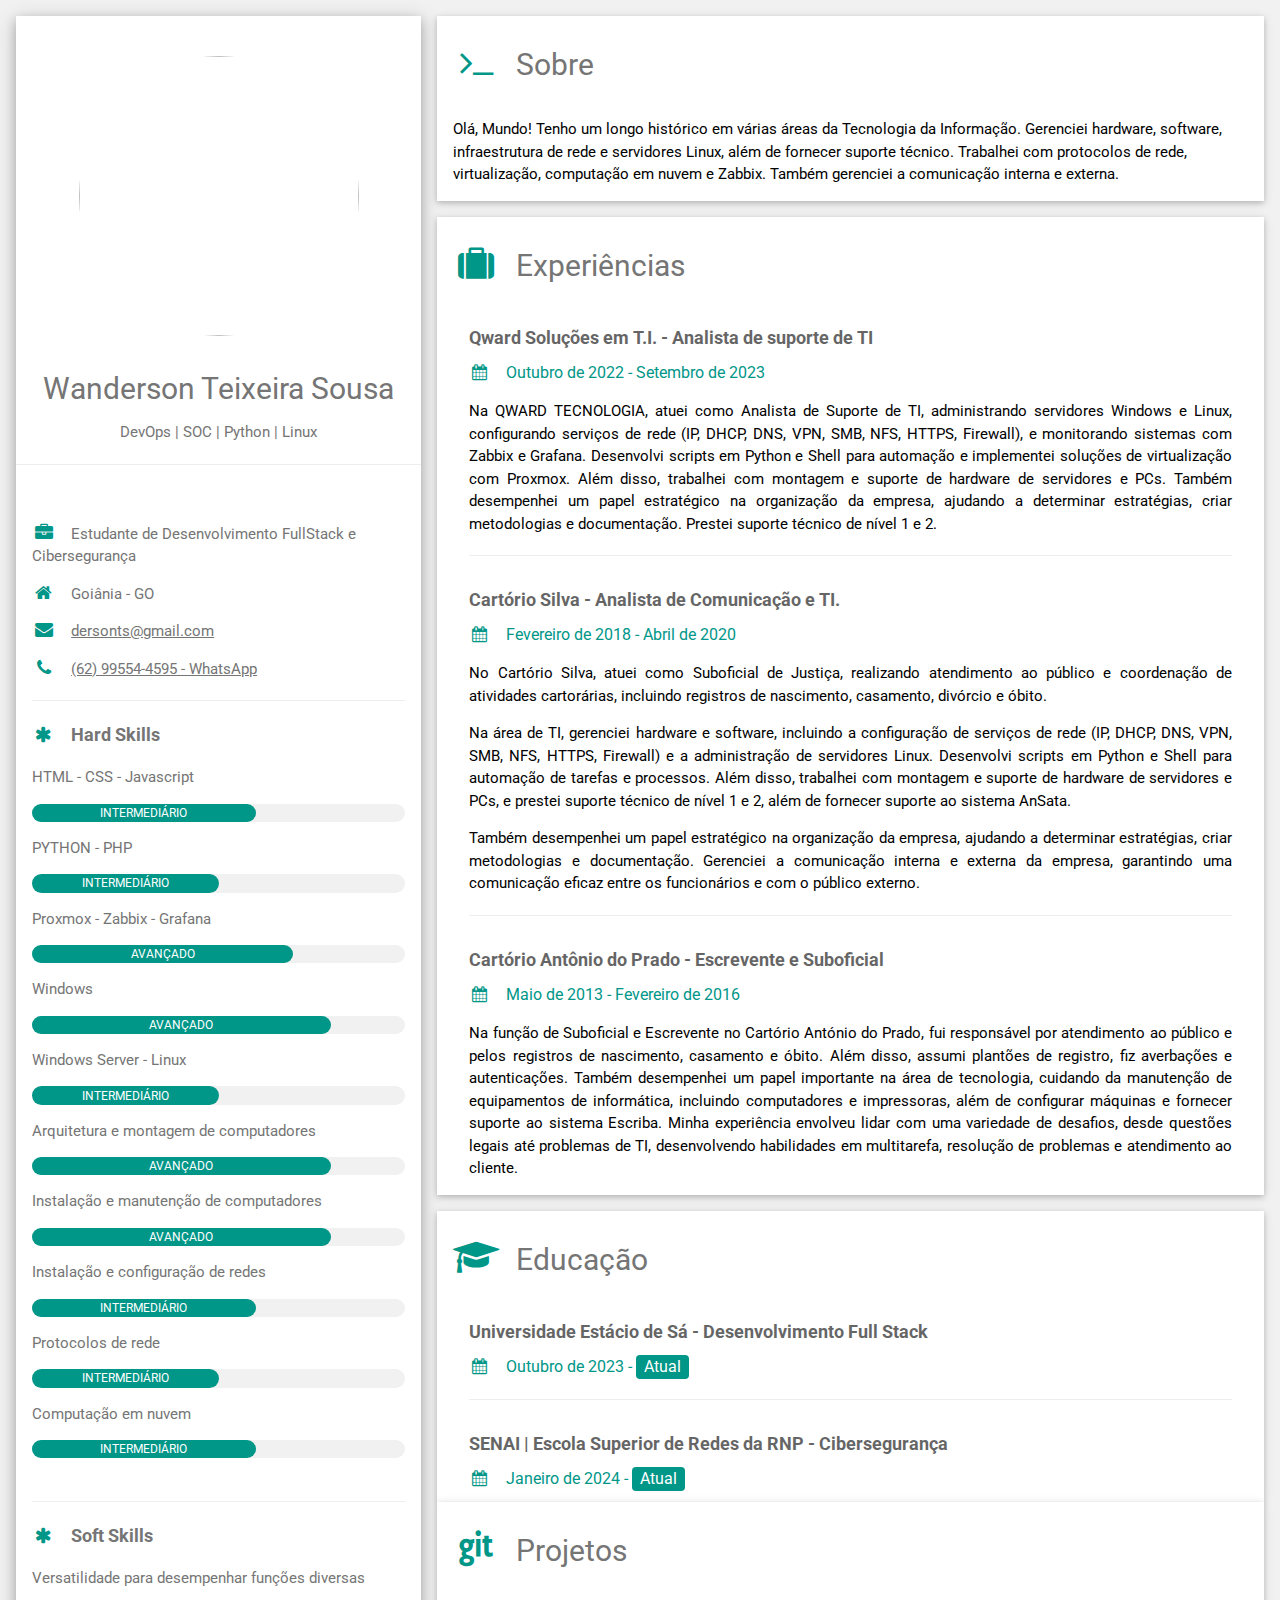
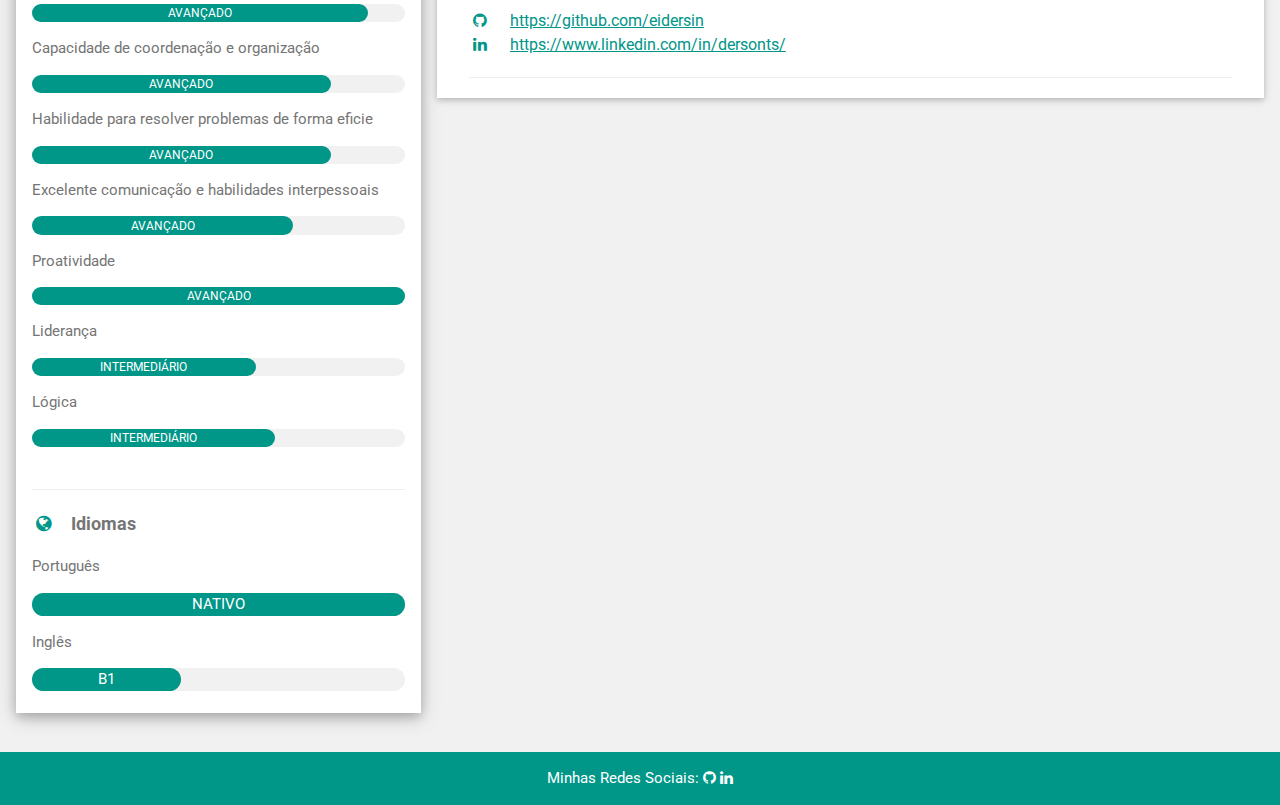
==== index.html @ 6e187cb6 "Update index.html" ====
<!DOCTYPE html>
<html lang="pt-BR">

  <head>
    <title>Wanderson Teixeira | DevOps</title>
    <meta http-equiv="Content-Type" content="text/html; charset=UTF-8">
    <meta name="viewport" content="width=device-width, initial-scale=1">
    <link rel="shortcut icon" href="/curriculo-online.png" />
    <link rel="stylesheet" href="https://www.w3schools.com/w3css/4/w3.css">
    <link rel='stylesheet' href='https://fonts.googleapis.com/css?family=Roboto'>
    <link rel="stylesheet" href="https://cdnjs.cloudflare.com/ajax/libs/font-awesome/4.7.0/css/font-awesome.min.css">
    <style>
      html,body,h1,h2,h3,h4,h5,h6 {font-family: "Roboto", sans-serif}
    </style>
  </head>
  <body class="w3-light-grey" cz-shortcut-listen="true">
    <div class="w3-content w3-margin-top" style="max-width:1400px;">
      <div class="w3-row-padding">
        <div class="w3-third">
          <div class="w3-white w3-text-grey w3-card-4">
            <div style="text-align: center;" class="w3-container">
              <h2></h2>
            </div>
            <div style="width: 280px; height: 280px; position:relative; margin: auto; padding-top: 30px"><img src="https://media.licdn.com/dms/image/D4D03AQFiQWkripEanA/profile-displayphoto-shrink_800_800/0/1702304759317?e=1711584000&v=beta&t=da7uYxVNzbQJkArxD3Mj8vATLpS2uKDiu_HduJ9vB4U" alt="" style="width: 280px; height: 280px; position:relative; margin: auto; border-radius: 180px; "></div>
            <div style="text-align: center; padding-top: 50px;" class="w3-container">
              <h2>Wanderson Teixeira Sousa</h2>DevOps | SOC | Python | Linux
            </div>
            <hr>
            <div class="w3-container">
              <p><br><i class="fa fa-briefcase fa-fw w3-margin-right w3-large w3-text-teal"></i>Estudante de Desenvolvimento FullStack e Cibersegurança</p>
              <p><i class="fa fa-home fa-fw w3-margin-right w3-large w3-text-teal"></i>Goiânia - GO</p>
              <p><a href="mailto:dersonts@gmail.com"><i class="fa fa-envelope fa-fw w3-margin-right w3-large w3-text-teal"></i>dersonts@gmail.com</a></p>
              <p><a href="https://wa.link/pbyesb"><i class="fa fa-phone fa-fw w3-margin-right w3-large w3-text-teal"></i>(62) 99554-4595 - WhatsApp</a></p>
              <hr>
              <p class="w3-large">
                <b><i class="fa fa-asterisk fa-fw w3-margin-right w3-text-teal"></i>Hard Skills</b>
              </p>
              <p>HTML - CSS - Javascript</p>
              <div class="w3-light-grey w3-round-xlarge w3-small">
                <div class="w3-container w3-center w3-round-xlarge w3-teal" style="width:60%">INTERMEDIÁRIO</div>
              </div>
              <p>PYTHON - PHP</p>
              <div class="w3-light-grey w3-round-xlarge w3-small">
                <div class="w3-container w3-center w3-round-xlarge w3-teal" style="width:50%">INTERMEDIÁRIO</div>
              </div>
              <p>Proxmox - Zabbix - Grafana</p>
              <div class="w3-light-grey w3-round-xlarge w3-small">
                <div class="w3-container w3-center w3-round-xlarge w3-teal" style="width:70%">AVANÇADO</div>
              </div>
              <p>Windows</p>
              <div class="w3-light-grey w3-round-xlarge w3-small">
                <div class="w3-container w3-center w3-round-xlarge w3-teal" style="width:80%">AVANÇADO</div>
              </div>
              <p>Windows Server - Linux</p>
              <div class="w3-light-grey w3-round-xlarge w3-small">
                <div class="w3-container w3-center w3-round-xlarge w3-teal" style="width:50%">INTERMEDIÁRIO</div>
              </div>
              <p>Arquitetura e montagem de computadores</p>
              <div class="w3-light-grey w3-round-xlarge w3-small">
                <div class="w3-container w3-center w3-round-xlarge w3-teal" style="width:80%">AVANÇADO</div>
              </div>
              <p>Instalação e manutenção de computadores</p>
              <div class="w3-light-grey w3-round-xlarge w3-small">
                <div class="w3-container w3-center w3-round-xlarge w3-teal" style="width:80%">AVANÇADO</div>
              </div>
              <p>Instalação e configuração de redes</p>
              <div class="w3-light-grey w3-round-xlarge w3-small">
                <div class="w3-container w3-center w3-round-xlarge w3-teal" style="width:60%">INTERMEDIÁRIO</div>
              </div>
              <p>Protocolos de rede</p>
              <div class="w3-light-grey w3-round-xlarge w3-small">
                <div class="w3-container w3-center w3-round-xlarge w3-teal" style="width:50%">INTERMEDIÁRIO</div>
              </div>
              <p>Computação em nuvem</p>
              <div class="w3-light-grey w3-round-xlarge w3-small">
                <div class="w3-container w3-center w3-round-xlarge w3-teal" style="width:60%">INTERMEDIÁRIO</div>
              </div>
              <br>
              <hr>
              <p class="w3-large">
                <b><i class="fa fa-asterisk fa-fw w3-margin-right w3-text-teal"></i>Soft Skills</b>
              </p>
              <p>Versatilidade para desempenhar funções diversas</p>
              <div class="w3-light-grey w3-round-xlarge w3-small">
                <div class="w3-container w3-center w3-round-xlarge w3-teal" style="width:90%">AVANÇADO</div>
              </div>
              <p>Capacidade de coordenação e organização</p>
              <div class="w3-light-grey w3-round-xlarge w3-small">
                <div class="w3-container w3-center w3-round-xlarge w3-teal" style="width:80%">AVANÇADO</div>
              </div>
              <p>Habilidade para resolver problemas de forma eficie</p>
              <div class="w3-light-grey w3-round-xlarge w3-small">
                <div class="w3-container w3-center w3-round-xlarge w3-teal" style="width:80%">AVANÇADO</div>
              </div>
              <p>Excelente comunicação e habilidades interpessoais</p>
              <div class="w3-light-grey w3-round-xlarge w3-small">
                <div class="w3-container w3-center w3-round-xlarge w3-teal" style="width:70%">AVANÇADO</div>
              </div>
              <p>Proatividade</p>
              <div class="w3-light-grey w3-round-xlarge w3-small">
                <div class="w3-container w3-center w3-round-xlarge w3-teal" style="width:100%">AVANÇADO</div>
              </div>
              <p>Liderança</p>
              <div class="w3-light-grey w3-round-xlarge w3-small">
                <div class="w3-container w3-center w3-round-xlarge w3-teal" style="width:60%">INTERMEDIÁRIO</div>
              </div>
              <p>Lógica</p>
              <div class="w3-light-grey w3-round-xlarge w3-small">
                <div class="w3-container w3-center w3-round-xlarge w3-teal" style="width:65%">INTERMEDIÁRIO</div>
              </div>
              <br>
              <hr>
              <p class="w3-large w3-text-theme">
                <b><i class="fa fa-globe fa-fw w3-margin-right w3-text-teal"></i>Idiomas</b>
              </p>
              <p>Português</p>
              <div class="w3-light-grey w3-round-xlarge">
                <div class="w3-container w3-center w3-round-xlarge w3-teal" style="width:100%">NATIVO</div>
              </div>
              <p>Inglês</p>
              <div class="w3-light-grey w3-round-xlarge">
                <div class="w3-container w3-center w3-round-xlarge w3-teal" style="width:40%">B1</div>
              </div>
              <br>
            </div>
          </div><br>
        </div>
        <div class="w3-twothird">
    
          <div class="w3-container w3-card w3-white w3-margin-bottom">
            <h2 class="w3-text-grey w3-padding-16"><i class="fa fa-terminal fa-fw w3-margin-right w3-xxlarge w3-text-teal"></i>Sobre</h2>
            <p>Olá, Mundo! 

              Tenho um longo histórico em várias áreas da Tecnologia da Informação. Gerenciei hardware, software, infraestrutura de rede e servidores Linux, além de fornecer suporte técnico.  Trabalhei com protocolos de rede, virtualização, computação em nuvem e Zabbix. Também gerenciei a comunicação interna e externa.</p>
          </div>

          <div class="w3-container w3-card w3-white w3-margin-bottom">
            <h2 class="w3-text-grey w3-padding-16">
              <i class="fa fa-suitcase fa-fw w3-margin-right w3-xxlarge w3-text-teal"></i>Experiências
            </h2>
            <div class="w3-container">
              <h5 class="w3-opacity"><b>Qward Soluções em T.I. - Analista de suporte de TI</b></h5>
              <h6 class="w3-text-teal"><i class="fa fa-calendar fa-fw w3-margin-right"></i>Outubro de 2022 - Setembro de 2023</h6>
              <p style="text-align:justify">Na QWARD TECNOLOGIA, atuei como Analista de Suporte de TI, administrando servidores Windows e Linux, configurando serviços de rede (IP, DHCP, DNS, VPN, SMB, NFS, HTTPS, Firewall), e monitorando sistemas com Zabbix e Grafana. Desenvolvi scripts em Python e Shell para automação e implementei soluções de virtualização com Proxmox. Além disso, trabalhei com montagem e suporte de hardware de servidores e PCs. Também desempenhei um papel estratégico na organização da empresa, ajudando a determinar estratégias, criar metodologias e documentação. Prestei suporte técnico de nível 1 e 2.</p>
              <hr>
            </div>
            <div class="w3-container">
              <h5 class="w3-opacity"><b>Cartório Silva - Analista de Comunicação e TI.</b></h5>
              <h6 class="w3-text-teal"><i class="fa fa-calendar fa-fw w3-margin-right"></i>Fevereiro de 2018 - Abril de 2020</h6>
              <p style="text-align:justify">No Cartório Silva, atuei como Suboficial de Justiça, realizando atendimento ao público e coordenação de atividades cartorárias, incluindo registros de nascimento, casamento, divórcio e óbito.</p>

                <p style="text-align:justify">Na área de TI, gerenciei hardware e software, incluindo a configuração de serviços de rede (IP, DHCP, DNS, VPN, SMB, NFS, HTTPS, Firewall) e a administração de servidores Linux. Desenvolvi scripts em Python e Shell para automação de tarefas e processos. Além disso, trabalhei com montagem e suporte de hardware de servidores e PCs, e prestei suporte técnico de nível 1 e 2, além de fornecer suporte ao sistema AnSata.</p>
                
                <p style="text-align:justify">Também desempenhei um papel estratégico na organização da empresa, ajudando a determinar estratégias, criar metodologias e documentação. Gerenciei a comunicação interna e externa da empresa, garantindo uma comunicação eficaz entre os funcionários e com o público externo.</p>
                <hr>
            </div>
            <div class="w3-container">
              <h5 class="w3-opacity"><b>Cartório Antônio do Prado - Escrevente e Suboficial</b></h5>
              <h6 class="w3-text-teal"><i class="fa fa-calendar fa-fw w3-margin-right"></i>Maio de 2013 - Fevereiro de 2016</h6>
              <p style="text-align:justify">Na função de Suboficial e Escrevente no Cartório António do Prado, fui responsável por atendimento ao público e pelos registros de nascimento, casamento e óbito. Além disso, assumi plantões de registro, fiz averbações e autenticações. Também desempenhei um papel importante na área de tecnologia, cuidando da manutenção de equipamentos de informática, incluindo computadores e impressoras, além de configurar máquinas e fornecer suporte ao sistema Escriba. Minha experiência envolveu lidar com uma variedade de desafios, desde questões legais até problemas de TI, desenvolvendo habilidades em multitarefa, resolução de problemas e atendimento ao cliente.</p>
            </div>
          </div>
  
          <div class="w3-container w3-card w3-white">
            <h2 class="w3-text-grey w3-padding-16">
              <i class="fa fa-graduation-cap fa-fw w3-margin-right w3-xxlarge w3-text-teal"></i>Educação
            </h2>
            <div class="w3-container">
              <h5 class="w3-opacity"><b>Universidade Estácio de Sá - Desenvolvimento Full Stack</b></h5>
              <h6 class="w3-text-teal"><i class="fa fa-calendar fa-fw w3-margin-right"></i>Outubro de 2023 - <span class="w3-tag w3-teal w3-round">Atual</span></h6>
              <hr>
            </div>
            <div class="w3-container">
              <h5 class="w3-opacity"><b>SENAI | Escola Superior de Redes da RNP - Cibersegurança</b></h5>
              <h6 class="w3-text-teal"><i class="fa fa-calendar fa-fw w3-margin-right"></i>Janeiro de 2024 - <span class="w3-tag w3-teal w3-round">Atual</span></h6>
            </div>
          </div>

          <div class="w3-container w3-card w3-white w3-margin-bottom">
            <h2 class="w3-text-grey w3-padding-16">
              <i class="fa fa-git fa-fw w3-margin-right w3-xxlarge w3-text-teal"></i>Projetos
            </h2>
            <div class="w3-container">
              <h6 class="w3-text-teal">
                <i class="fa fa-github fa-fw w3-margin-right"></i>
                <a href="https://github.com/eidersin" target="_blank">https://github.com/eidersin</a><br>
                <i class="fa fa-linkedin fa-fw w3-margin-right"></i>
                <a href="https://www.linkedin.com/in/dersonts" target="_blank">https://www.linkedin.com/in/dersonts/</a><br>
              </h6>
              <hr>
            </div>
          </div>
        </div>
      </div>
    </div>
  
    <footer class="w3-container w3-teal w3-center w3-margin-top">
      <p>Minhas Redes Sociais:
      <a href="https://github.com/eidersin" target="_blank"><i class="fa fa-github w3-hover-opacity"></i></a>
      <a href="https://www.linkedin.com/in/dersonts/" target="_blank"><i class="fa fa-linkedin w3-hover-opacity"></i></a></p>
    </footer>
  
  </body>

</html>
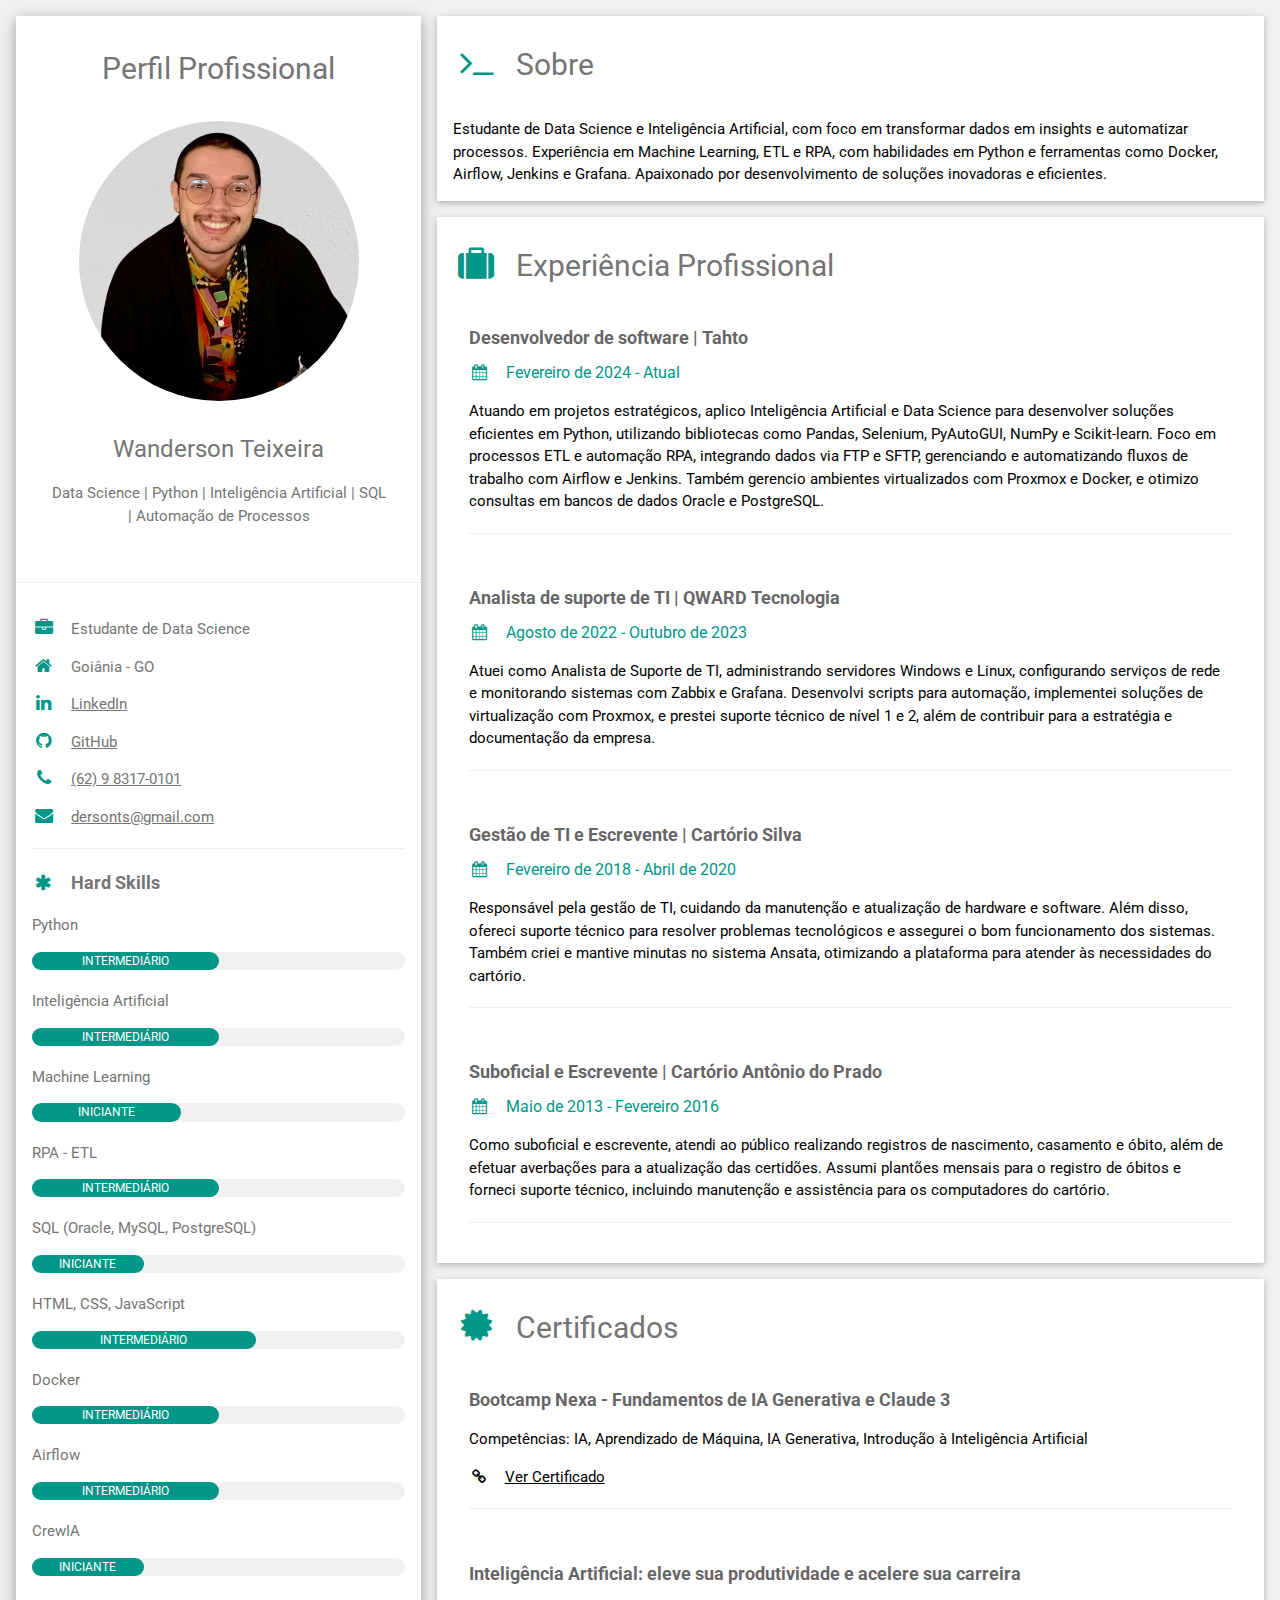
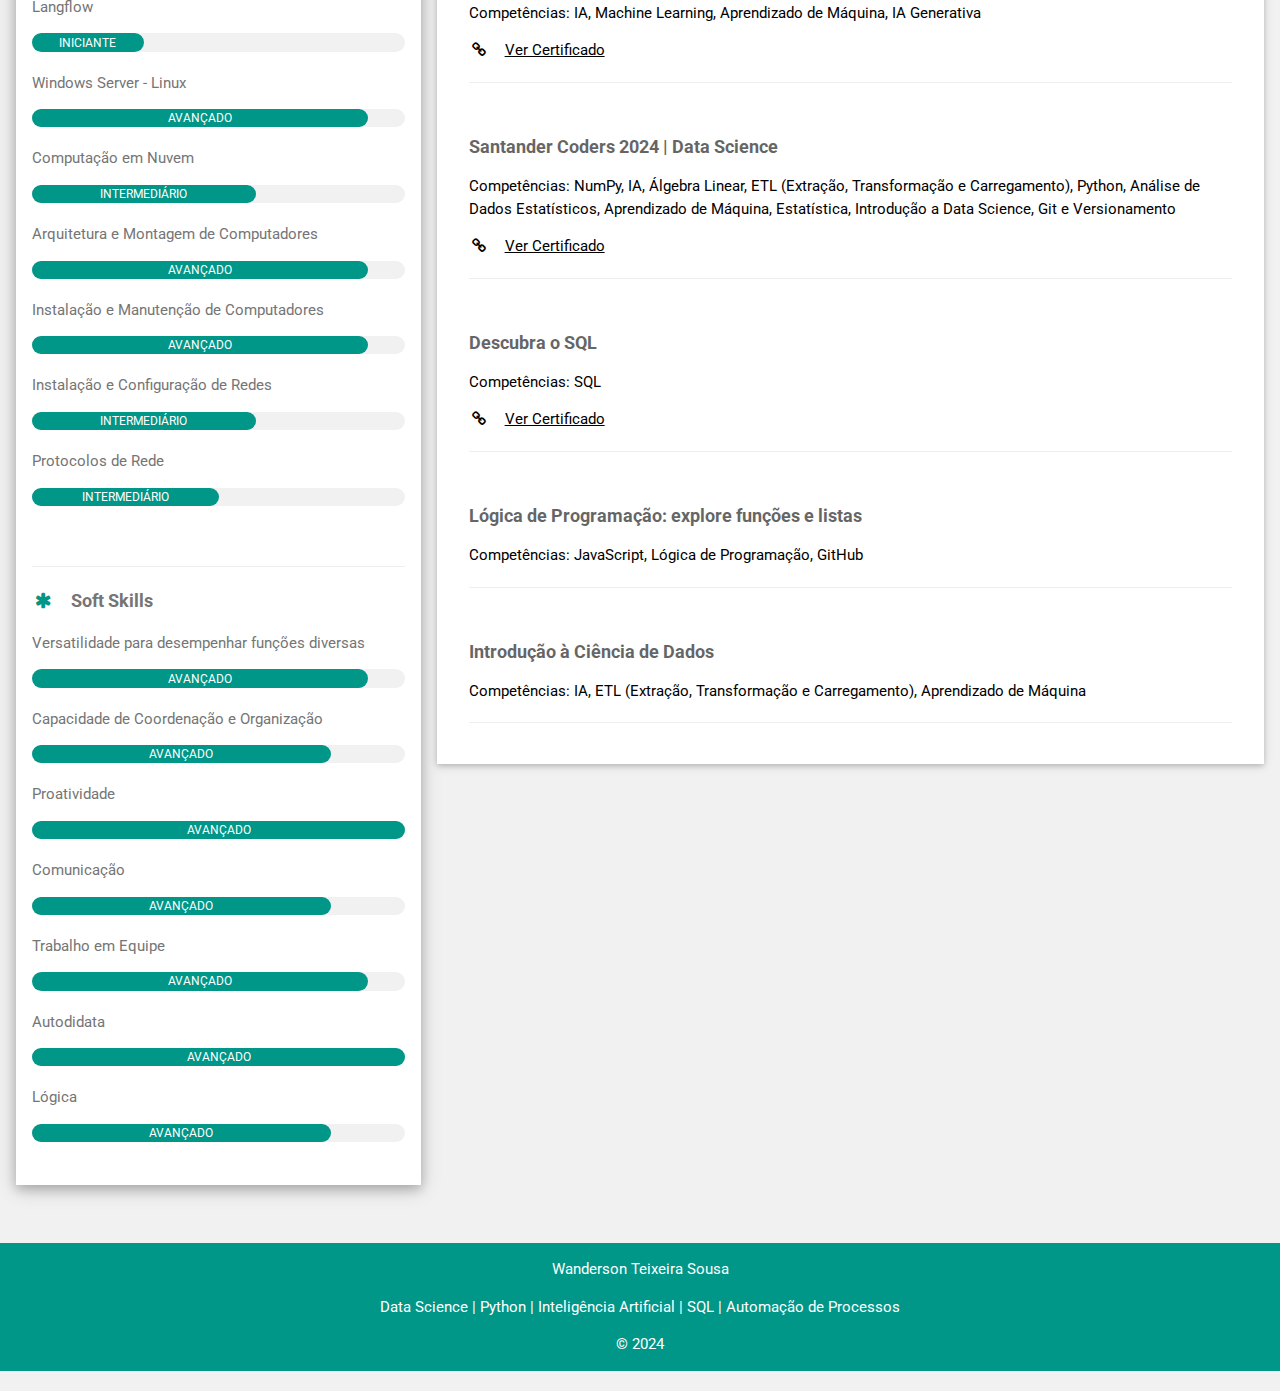
==== commit eecb7a25: "Feat" ====
--- a/index.html
+++ b/index.html
@@ -1,205 +1,227 @@
 <!DOCTYPE html>
 <html lang="pt-BR">
 
-  <head>
-    <title>Wanderson Teixeira | DevOps</title>
-    <meta http-equiv="Content-Type" content="text/html; charset=UTF-8">
-    <meta name="viewport" content="width=device-width, initial-scale=1">
-    <link rel="shortcut icon" href="/curriculo-online.png" />
-    <link rel="stylesheet" href="https://www.w3schools.com/w3css/4/w3.css">
-    <link rel='stylesheet' href='https://fonts.googleapis.com/css?family=Roboto'>
-    <link rel="stylesheet" href="https://cdnjs.cloudflare.com/ajax/libs/font-awesome/4.7.0/css/font-awesome.min.css">
-    <style>
-      html,body,h1,h2,h3,h4,h5,h6 {font-family: "Roboto", sans-serif}
-    </style>
-  </head>
-  <body class="w3-light-grey" cz-shortcut-listen="true">
-    <div class="w3-content w3-margin-top" style="max-width:1400px;">
-      <div class="w3-row-padding">
-        <div class="w3-third">
-          <div class="w3-white w3-text-grey w3-card-4">
-            <div style="text-align: center;" class="w3-container">
-              <h2></h2>
+<head>
+  <title>Wanderson Teixeira | Data Science</title>
+  <meta http-equiv="Content-Type" content="text/html; charset=UTF-8">
+  <meta name="viewport" content="width=device-width, initial-scale=1">
+  <link rel="shortcut icon" href="/curriculo-online.png" />
+  <link rel="stylesheet" href="https://www.w3schools.com/w3css/4/w3.css">
+  <link rel="stylesheet" href='https://fonts.googleapis.com/css?family=Roboto'>
+  <link rel="stylesheet" href="https://cdnjs.cloudflare.com/ajax/libs/font-awesome/4.7.0/css/font-awesome.min.css">
+  <style>html, body, h1, h2, h3, h4, h5, h6 {font-family: "Roboto", sans-serif}
+    .profile-container {text-align: center; padding-top: 20px;}
+    .profile-img {width: 280px; height: 280px; margin: auto; border-radius: 180px;}
+    .profile-name {padding-top: 20px;}
+    .skills-container {padding-bottom: 20px;}
+    .w3-container {margin-bottom: 20px;}
+  </style>
+</head>
+
+<body class="w3-light-grey" cz-shortcut-listen="true">
+  <div class="w3-content w3-margin-top" style="max-width:1400px;">
+    <div class="w3-row-padding">
+      <div class="w3-third">
+        <div class="w3-white w3-text-grey w3-card-4">
+          <div class="profile-container w3-container">
+            <h2>Perfil Profissional</h2>
+            <div class="profile-img-container" style="padding-top: 20px;">
+              <img src="assets/1702304759317-wanderson-teixeira.png" alt="Wanderson Teixeira" class="profile-img">
             </div>
-            <div style="width: 280px; height: 280px; position:relative; margin: auto; padding-top: 30px"><img src="https://media.licdn.com/dms/image/D4D03AQFiQWkripEanA/profile-displayphoto-shrink_800_800/0/1702304759317?e=1711584000&v=beta&t=da7uYxVNzbQJkArxD3Mj8vATLpS2uKDiu_HduJ9vB4U" alt="" style="width: 280px; height: 280px; position:relative; margin: auto; border-radius: 180px; "></div>
-            <div style="text-align: center; padding-top: 50px;" class="w3-container">
-              <h2>Wanderson Teixeira Sousa</h2>DevOps | SOC | Python | Linux
+            <div class="profile-name w3-container">
+              <h3>Wanderson Teixeira</h3>
+              <p>Data Science | Python | Inteligência Artificial | SQL | Automação de Processos</p>
             </div>
-            <hr>
-            <div class="w3-container">
-              <p><br><i class="fa fa-briefcase fa-fw w3-margin-right w3-large w3-text-teal"></i>Estudante de Desenvolvimento FullStack e Cibersegurança</p>
-              <p><i class="fa fa-home fa-fw w3-margin-right w3-large w3-text-teal"></i>Goiânia - GO</p>
-              <p><a href="mailto:dersonts@gmail.com"><i class="fa fa-envelope fa-fw w3-margin-right w3-large w3-text-teal"></i>dersonts@gmail.com</a></p>
-              <p><a href="https://wa.link/pbyesb"><i class="fa fa-phone fa-fw w3-margin-right w3-large w3-text-teal"></i>(62) 99554-4595 - WhatsApp</a></p>
-              <hr>
-              <p class="w3-large">
-                <b><i class="fa fa-asterisk fa-fw w3-margin-right w3-text-teal"></i>Hard Skills</b>
-              </p>
-              <p>HTML - CSS - Javascript</p>
+          </div>
+          <hr>
+          <div class="w3-container">
+            <p><i class="fa fa-briefcase fa-fw w3-margin-right w3-large w3-text-teal"></i>Estudante de Data Science</p>
+            <p><i class="fa fa-home fa-fw w3-margin-right w3-large w3-text-teal"></i>Goiânia - GO</p>
+            <p><a href="https://www.linkedin.com/in/dersonts/"><i class="fa fa-linkedin fa-fw w3-margin-right w3-large w3-text-teal"></i>LinkedIn</a></p>
+            <p><a href="https://github.com/eidersin"><i class="fa fa-github fa-fw w3-margin-right w3-large w3-text-teal"></i>GitHub</a></p>
+            <p><a href="https://wa.link/8qgp5s"><i class="fa fa-phone fa-fw w3-margin-right w3-large w3-text-teal"></i>(62) 9 8317-0101</a></p>
+            <p><a href="mailto:dersonts@gmail.com"><i class="fa fa-envelope fa-fw w3-margin-right w3-large w3-text-teal"></i>dersonts@gmail.com</a></p>
+            
+            <hr>
+            <p class="w3-large"><b><i class="fa fa-asterisk fa-fw w3-margin-right w3-text-teal"></i>Hard Skills</b></p>
+            <div class="skills-container">
+              <p>Python</p>
+              <div class="w3-light-grey w3-round-xlarge w3-small">
+                <div class="w3-container w3-center w3-round-xlarge w3-teal" style="width:50%">INTERMEDIÁRIO</div>
+              </div>
+              <p>Inteligência Artificial</p>
+              <div class="w3-light-grey w3-round-xlarge w3-small">
+                <div class="w3-container w3-center w3-round-xlarge w3-teal" style="width:50%">INTERMEDIÁRIO</div>
+              </div>
+              <p>Machine Learning</p>
+              <div class="w3-light-grey w3-round-xlarge w3-small">
+                <div class="w3-container w3-center w3-round-xlarge w3-teal" style="width:40%">INICIANTE</div>
+              </div>
+              <p>RPA - ETL</p>
+              <div class="w3-light-grey w3-round-xlarge w3-small">
+                <div class="w3-container w3-center w3-round-xlarge w3-teal" style="width:50%">INTERMEDIÁRIO</div>
+              </div>
+              <p>SQL (Oracle, MySQL, PostgreSQL)</p>
+              <div class="w3-light-grey w3-round-xlarge w3-small">
+                <div class="w3-container w3-center w3-round-xlarge w3-teal" style="width:30%">INICIANTE</div>
+              </div>
+              <p>HTML, CSS, JavaScript</p>
               <div class="w3-light-grey w3-round-xlarge w3-small">
                 <div class="w3-container w3-center w3-round-xlarge w3-teal" style="width:60%">INTERMEDIÁRIO</div>
               </div>
-              <p>PYTHON - PHP</p>
-              <div class="w3-light-grey w3-round-xlarge w3-small">
-                <div class="w3-container w3-center w3-round-xlarge w3-teal" style="width:50%">INTERMEDIÁRIO</div>
-              </div>
-              <p>Proxmox - Zabbix - Grafana</p>
-              <div class="w3-light-grey w3-round-xlarge w3-small">
-                <div class="w3-container w3-center w3-round-xlarge w3-teal" style="width:70%">AVANÇADO</div>
-              </div>
-              <p>Windows</p>
+              <p>Docker</p>
+              <div class="w3-light-grey w3-round-xlarge w3-small">
+                <div class="w3-container w3-center w3-round-xlarge w3-teal" style="width:50%">INTERMEDIÁRIO</div>
+              </div>
+              <p>Airflow</p>
+              <div class="w3-light-grey w3-round-xlarge w3-small">
+                <div class="w3-container w3-center w3-round-xlarge w3-teal" style="width:50%">INTERMEDIÁRIO</div>
+              </div>
+              <p>CrewIA</p>
+              <div class="w3-light-grey w3-round-xlarge w3-small">
+                <div class="w3-container w3-center w3-round-xlarge w3-teal" style="width:30%">INICIANTE</div>
+              </div>
+              <p>Langflow</p>
+              <div class="w3-light-grey w3-round-xlarge w3-small">
+                <div class="w3-container w3-center w3-round-xlarge w3-teal" style="width:30%">INICIANTE</div>
+              </div>
+              <p>Windows Server - Linux</p>
+              <div class="w3-light-grey w3-round-xlarge w3-small">
+                <div class="w3-container w3-center w3-round-xlarge w3-teal" style="width:90%">AVANÇADO</div>
+              </div>
+              <p>Computação em Nuvem</p>
+              <div class="w3-light-grey w3-round-xlarge w3-small">
+                <div class="w3-container w3-center w3-round-xlarge w3-teal" style="width:60%">INTERMEDIÁRIO</div>
+              </div>
+              <p>Arquitetura e Montagem de Computadores</p>
+              <div class="w3-light-grey w3-round-xlarge w3-small">
+                <div class="w3-container w3-center w3-round-xlarge w3-teal" style="width:90%">AVANÇADO</div>
+              </div>
+              <p>Instalação e Manutenção de Computadores</p>
+              <div class="w3-light-grey w3-round-xlarge w3-small">
+                <div class="w3-container w3-center w3-round-xlarge w3-teal" style="width:90%">AVANÇADO</div>
+              </div>
+              <p>Instalação e Configuração de Redes</p>
+              <div class="w3-light-grey w3-round-xlarge w3-small">
+                <div class="w3-container w3-center w3-round-xlarge w3-teal" style="width:60%">INTERMEDIÁRIO</div>
+              </div>
+              <p>Protocolos de Rede</p>
+              <div class="w3-light-grey w3-round-xlarge w3-small">
+                <div class="w3-container w3-center w3-round-xlarge w3-teal" style="width:50%">INTERMEDIÁRIO</div>
+              </div>
+            </div>
+            <hr>
+              <p class="w3-large"><b><i class="fa fa-asterisk fa-fw w3-margin-right w3-text-teal"></i>Soft Skills</b></p>
+              <p>Versatilidade para desempenhar funções diversas</p>
+              <div class="w3-light-grey w3-round-xlarge w3-small">
+                <div class="w3-container w3-center w3-round-xlarge w3-teal" style="width:90%">AVANÇADO</div>
+              </div>
+              <p>Capacidade de Coordenação e Organização</p>
               <div class="w3-light-grey w3-round-xlarge w3-small">
                 <div class="w3-container w3-center w3-round-xlarge w3-teal" style="width:80%">AVANÇADO</div>
               </div>
-              <p>Windows Server - Linux</p>
-              <div class="w3-light-grey w3-round-xlarge w3-small">
-                <div class="w3-container w3-center w3-round-xlarge w3-teal" style="width:50%">INTERMEDIÁRIO</div>
-              </div>
-              <p>Arquitetura e montagem de computadores</p>
+              <p>Proatividade</p>
+              <div class="w3-light-grey w3-round-xlarge w3-small">
+                <div class="w3-container w3-center w3-round-xlarge w3-teal" style="width:100%">AVANÇADO</div>
+              </div>
+              <p>Comunicação</p>
               <div class="w3-light-grey w3-round-xlarge w3-small">
                 <div class="w3-container w3-center w3-round-xlarge w3-teal" style="width:80%">AVANÇADO</div>
               </div>
-              <p>Instalação e manutenção de computadores</p>
+              <p>Trabalho em Equipe</p>
+              <div class="w3-light-grey w3-round-xlarge w3-small">
+                <div class="w3-container w3-center w3-round-xlarge w3-teal" style="width:90%">AVANÇADO</div>
+              </div>
+              <p>Autodidata</p>
+              <div class="w3-light-grey w3-round-xlarge w3-small">
+                <div class="w3-container w3-center w3-round-xlarge w3-teal" style="width:100%">AVANÇADO</div>
+              </div>
+              <p>Lógica</p>
               <div class="w3-light-grey w3-round-xlarge w3-small">
                 <div class="w3-container w3-center w3-round-xlarge w3-teal" style="width:80%">AVANÇADO</div>
               </div>
-              <p>Instalação e configuração de redes</p>
-              <div class="w3-light-grey w3-round-xlarge w3-small">
-                <div class="w3-container w3-center w3-round-xlarge w3-teal" style="width:60%">INTERMEDIÁRIO</div>
-              </div>
-              <p>Protocolos de rede</p>
-              <div class="w3-light-grey w3-round-xlarge w3-small">
-                <div class="w3-container w3-center w3-round-xlarge w3-teal" style="width:50%">INTERMEDIÁRIO</div>
-              </div>
-              <p>Computação em nuvem</p>
-              <div class="w3-light-grey w3-round-xlarge w3-small">
-                <div class="w3-container w3-center w3-round-xlarge w3-teal" style="width:60%">INTERMEDIÁRIO</div>
-              </div>
-              <br>
-              <hr>
-              <p class="w3-large">
-                <b><i class="fa fa-asterisk fa-fw w3-margin-right w3-text-teal"></i>Soft Skills</b>
-              </p>
-              <p>Versatilidade para desempenhar funções diversas</p>
-              <div class="w3-light-grey w3-round-xlarge w3-small">
-                <div class="w3-container w3-center w3-round-xlarge w3-teal" style="width:90%">AVANÇADO</div>
-              </div>
-              <p>Capacidade de coordenação e organização</p>
-              <div class="w3-light-grey w3-round-xlarge w3-small">
-                <div class="w3-container w3-center w3-round-xlarge w3-teal" style="width:80%">AVANÇADO</div>
-              </div>
-              <p>Habilidade para resolver problemas de forma eficie</p>
-              <div class="w3-light-grey w3-round-xlarge w3-small">
-                <div class="w3-container w3-center w3-round-xlarge w3-teal" style="width:80%">AVANÇADO</div>
-              </div>
-              <p>Excelente comunicação e habilidades interpessoais</p>
-              <div class="w3-light-grey w3-round-xlarge w3-small">
-                <div class="w3-container w3-center w3-round-xlarge w3-teal" style="width:70%">AVANÇADO</div>
-              </div>
-              <p>Proatividade</p>
-              <div class="w3-light-grey w3-round-xlarge w3-small">
-                <div class="w3-container w3-center w3-round-xlarge w3-teal" style="width:100%">AVANÇADO</div>
-              </div>
-              <p>Liderança</p>
-              <div class="w3-light-grey w3-round-xlarge w3-small">
-                <div class="w3-container w3-center w3-round-xlarge w3-teal" style="width:60%">INTERMEDIÁRIO</div>
-              </div>
-              <p>Lógica</p>
-              <div class="w3-light-grey w3-round-xlarge w3-small">
-                <div class="w3-container w3-center w3-round-xlarge w3-teal" style="width:65%">INTERMEDIÁRIO</div>
-              </div>
-              <br>
-              <hr>
-              <p class="w3-large w3-text-theme">
-                <b><i class="fa fa-globe fa-fw w3-margin-right w3-text-teal"></i>Idiomas</b>
-              </p>
-              <p>Português</p>
-              <div class="w3-light-grey w3-round-xlarge">
-                <div class="w3-container w3-center w3-round-xlarge w3-teal" style="width:100%">NATIVO</div>
-              </div>
-              <p>Inglês</p>
-              <div class="w3-light-grey w3-round-xlarge">
-                <div class="w3-container w3-center w3-round-xlarge w3-teal" style="width:40%">B1</div>
-              </div>
-              <br>
-            </div>
-          </div><br>
+            <br>
+          </div>
+        </div><br>
+      </div>
+      <div class="w3-twothird">
+        <div class="w3-container w3-card w3-white w3-margin-bottom">
+          <h2 class="w3-text-grey w3-padding-16"><i class="fa fa-terminal fa-fw w3-margin-right w3-xxlarge w3-text-teal"></i>Sobre</h2>
+          <p>  
+            Estudante de Data Science e Inteligência Artificial, com foco em transformar dados em insights e automatizar processos. Experiência em Machine Learning, ETL e RPA, com habilidades em Python e ferramentas como Docker, Airflow, Jenkins e Grafana. Apaixonado por desenvolvimento de soluções inovadoras e eficientes.</p>
         </div>
-        <div class="w3-twothird">
-    
-          <div class="w3-container w3-card w3-white w3-margin-bottom">
-            <h2 class="w3-text-grey w3-padding-16"><i class="fa fa-terminal fa-fw w3-margin-right w3-xxlarge w3-text-teal"></i>Sobre</h2>
-            <p>Olá, Mundo! 
-
-              Tenho um longo histórico em várias áreas da Tecnologia da Informação. Gerenciei hardware, software, infraestrutura de rede e servidores Linux, além de fornecer suporte técnico.  Trabalhei com protocolos de rede, virtualização, computação em nuvem e Zabbix. Também gerenciei a comunicação interna e externa.</p>
-          </div>
-
-          <div class="w3-container w3-card w3-white w3-margin-bottom">
-            <h2 class="w3-text-grey w3-padding-16">
-              <i class="fa fa-suitcase fa-fw w3-margin-right w3-xxlarge w3-text-teal"></i>Experiências
-            </h2>
-            <div class="w3-container">
-              <h5 class="w3-opacity"><b>Qward Soluções em T.I. - Analista de suporte de TI</b></h5>
-              <h6 class="w3-text-teal"><i class="fa fa-calendar fa-fw w3-margin-right"></i>Outubro de 2022 - Setembro de 2023</h6>
-              <p style="text-align:justify">Na QWARD TECNOLOGIA, atuei como Analista de Suporte de TI, administrando servidores Windows e Linux, configurando serviços de rede (IP, DHCP, DNS, VPN, SMB, NFS, HTTPS, Firewall), e monitorando sistemas com Zabbix e Grafana. Desenvolvi scripts em Python e Shell para automação e implementei soluções de virtualização com Proxmox. Além disso, trabalhei com montagem e suporte de hardware de servidores e PCs. Também desempenhei um papel estratégico na organização da empresa, ajudando a determinar estratégias, criar metodologias e documentação. Prestei suporte técnico de nível 1 e 2.</p>
-              <hr>
-            </div>
-            <div class="w3-container">
-              <h5 class="w3-opacity"><b>Cartório Silva - Analista de Comunicação e TI.</b></h5>
-              <h6 class="w3-text-teal"><i class="fa fa-calendar fa-fw w3-margin-right"></i>Fevereiro de 2018 - Abril de 2020</h6>
-              <p style="text-align:justify">No Cartório Silva, atuei como Suboficial de Justiça, realizando atendimento ao público e coordenação de atividades cartorárias, incluindo registros de nascimento, casamento, divórcio e óbito.</p>
-
-                <p style="text-align:justify">Na área de TI, gerenciei hardware e software, incluindo a configuração de serviços de rede (IP, DHCP, DNS, VPN, SMB, NFS, HTTPS, Firewall) e a administração de servidores Linux. Desenvolvi scripts em Python e Shell para automação de tarefas e processos. Além disso, trabalhei com montagem e suporte de hardware de servidores e PCs, e prestei suporte técnico de nível 1 e 2, além de fornecer suporte ao sistema AnSata.</p>
-                
-                <p style="text-align:justify">Também desempenhei um papel estratégico na organização da empresa, ajudando a determinar estratégias, criar metodologias e documentação. Gerenciei a comunicação interna e externa da empresa, garantindo uma comunicação eficaz entre os funcionários e com o público externo.</p>
-                <hr>
-            </div>
-            <div class="w3-container">
-              <h5 class="w3-opacity"><b>Cartório Antônio do Prado - Escrevente e Suboficial</b></h5>
-              <h6 class="w3-text-teal"><i class="fa fa-calendar fa-fw w3-margin-right"></i>Maio de 2013 - Fevereiro de 2016</h6>
-              <p style="text-align:justify">Na função de Suboficial e Escrevente no Cartório António do Prado, fui responsável por atendimento ao público e pelos registros de nascimento, casamento e óbito. Além disso, assumi plantões de registro, fiz averbações e autenticações. Também desempenhei um papel importante na área de tecnologia, cuidando da manutenção de equipamentos de informática, incluindo computadores e impressoras, além de configurar máquinas e fornecer suporte ao sistema Escriba. Minha experiência envolveu lidar com uma variedade de desafios, desde questões legais até problemas de TI, desenvolvendo habilidades em multitarefa, resolução de problemas e atendimento ao cliente.</p>
-            </div>
-          </div>
-  
-          <div class="w3-container w3-card w3-white">
-            <h2 class="w3-text-grey w3-padding-16">
-              <i class="fa fa-graduation-cap fa-fw w3-margin-right w3-xxlarge w3-text-teal"></i>Educação
-            </h2>
-            <div class="w3-container">
-              <h5 class="w3-opacity"><b>Universidade Estácio de Sá - Desenvolvimento Full Stack</b></h5>
-              <h6 class="w3-text-teal"><i class="fa fa-calendar fa-fw w3-margin-right"></i>Outubro de 2023 - <span class="w3-tag w3-teal w3-round">Atual</span></h6>
-              <hr>
-            </div>
-            <div class="w3-container">
-              <h5 class="w3-opacity"><b>SENAI | Escola Superior de Redes da RNP - Cibersegurança</b></h5>
-              <h6 class="w3-text-teal"><i class="fa fa-calendar fa-fw w3-margin-right"></i>Janeiro de 2024 - <span class="w3-tag w3-teal w3-round">Atual</span></h6>
-            </div>
-          </div>
-
-          <div class="w3-container w3-card w3-white w3-margin-bottom">
-            <h2 class="w3-text-grey w3-padding-16">
-              <i class="fa fa-git fa-fw w3-margin-right w3-xxlarge w3-text-teal"></i>Projetos
-            </h2>
-            <div class="w3-container">
-              <h6 class="w3-text-teal">
-                <i class="fa fa-github fa-fw w3-margin-right"></i>
-                <a href="https://github.com/eidersin" target="_blank">https://github.com/eidersin</a><br>
-                <i class="fa fa-linkedin fa-fw w3-margin-right"></i>
-                <a href="https://www.linkedin.com/in/dersonts" target="_blank">https://www.linkedin.com/in/dersonts/</a><br>
-              </h6>
-              <hr>
-            </div>
+        <div class="w3-container w3-card w3-white w3-margin-bottom">
+          <h2 class="w3-text-grey w3-padding-16"><i class="fa fa-suitcase fa-fw w3-margin-right w3-xxlarge w3-text-teal"></i>Experiência Profissional</h2>
+          <div class="w3-container">
+            <h5 class="w3-opacity"><b>Desenvolvedor de software | Tahto</b></h5>
+            <h6 class="w3-text-teal"><i class="fa fa-calendar fa-fw w3-margin-right"></i>Fevereiro de 2024 - Atual</h6>
+            <p>Atuando em projetos estratégicos, aplico Inteligência Artificial e Data Science para desenvolver soluções eficientes em Python, utilizando bibliotecas como Pandas, Selenium, PyAutoGUI, NumPy e Scikit-learn. Foco em processos ETL e automação RPA, integrando dados via FTP e SFTP, gerenciando e automatizando fluxos de trabalho com Airflow e Jenkins. Também gerencio ambientes virtualizados com Proxmox e Docker, e otimizo consultas em bancos de dados Oracle e PostgreSQL.</p>
+            <hr>
+          </div>
+          <div class="w3-container">
+            <h5 class="w3-opacity"><b>Analista de suporte de TI | QWARD Tecnologia</b></h5>
+            <h6 class="w3-text-teal"><i class="fa fa-calendar fa-fw w3-margin-right"></i>Agosto de 2022 - Outubro de 2023</h6>
+            <p>Atuei como Analista de Suporte de TI, administrando servidores Windows e Linux, configurando serviços de rede e monitorando sistemas com Zabbix e Grafana. Desenvolvi scripts para automação, implementei soluções de virtualização com Proxmox, e prestei suporte técnico de nível 1 e 2, além de contribuir para a estratégia e documentação da empresa.</p>
+            <hr>
+          </div>
+          <div class="w3-container">
+            <h5 class="w3-opacity"><b> Gestão de TI e Escrevente | Cartório Silva</b></h5>
+            <h6 class="w3-text-teal"><i class="fa fa-calendar fa-fw w3-margin-right"></i>Fevereiro de 2018 - Abril de 2020</h6>
+            <p>Responsável pela gestão de TI, cuidando da manutenção e atualização de hardware e software. Além disso, ofereci suporte técnico para resolver problemas tecnológicos e assegurei o bom funcionamento dos sistemas. Também criei e mantive minutas no sistema Ansata, otimizando a plataforma para atender às necessidades do cartório.</p>
+            <hr>
+          </div>
+          <div class="w3-container">
+            <h5 class="w3-opacity"><b>Suboficial e Escrevente | Cartório Antônio do Prado</b></h5>
+            <h6 class="w3-text-teal"><i class="fa fa-calendar fa-fw w3-margin-right"></i>Maio de 2013 - Fevereiro 2016</h6>
+            <p>Como suboficial e escrevente, atendi ao público realizando registros de nascimento, casamento e óbito, além de efetuar averbações para a atualização das certidões. Assumi plantões mensais para o registro de óbitos e forneci suporte técnico, incluindo manutenção e assistência para os computadores do cartório.</p>
+            <hr>
+          </div>
+        </div>
+        <div class="w3-container w3-card w3-white">
+          <h2 class="w3-text-grey w3-padding-16"><i class="fa fa-certificate fa-fw w3-margin-right w3-xxlarge w3-text-teal"></i>Certificados</h2>
+          <div class="w3-container">
+            <h5 class="w3-opacity"><b>Bootcamp Nexa - Fundamentos de IA Generativa e Claude 3</b></h5>
+            <p>Competências: IA, Aprendizado de Máquina, IA Generativa, Introdução à Inteligência Artificial</p>
+            <a href="https://www.dio.me/certificate/KPVOOA6F/"><i class="fa fa-link fa-fw w3-margin-right"></i>Ver Certificado</a>
+            <hr>
+          </div>
+          <div class="w3-container">
+            <h5 class="w3-opacity"><b>Inteligência Artificial: eleve sua produtividade e acelere sua carreira</b></h5>
+            <p>Competências: IA, Machine Learning, Aprendizado de Máquina, IA Generativa</p>
+            <a href="https://conquerplus.com.br/certificates/ddfded13-5530-49bb-a35e-2b550aafabba"><i class="fa fa-link fa-fw w3-margin-right"></i>Ver Certificado</a>
+            <hr>
+          </div>
+          <div class="w3-container">
+            <h5 class="w3-opacity"><b>Santander Coders 2024 | Data Science</b></h5>
+            <p>Competências: NumPy, IA, Álgebra Linear, ETL (Extração, Transformação e Carregamento), Python, Análise de Dados Estatísticos, Aprendizado de Máquina, Estatística, Introdução a Data Science, Git e Versionamento</p>
+            <a href="https://ada.tech/certificado?code=f7ed1a80-6c52-a4ef-3f0e-e93d8ac92c48"><i class="fa fa-link fa-fw w3-margin-right"></i>Ver Certificado</a>
+            <hr>
+          </div>
+          <div class="w3-container">
+            <h5 class="w3-opacity"><b>Descubra o SQL</b></h5>
+            <p>Competências: SQL</p>
+            <a href="https://www.linkedin.com/learning/certificates/63ff984ef89f29063346524dc290fab1a81fa1a42f2cd7c11884647badf4a531"><i class="fa fa-link fa-fw w3-margin-right"></i>Ver Certificado</a>
+            <hr>
+          </div>
+          <div class="w3-container">
+            <h5 class="w3-opacity"><b>Lógica de Programação: explore funções e listas</b></h5>
+            <p>Competências: JavaScript, Lógica de Programação, GitHub</p>
+            <hr>
+          </div>
+          <div class="w3-container">
+            <h5 class="w3-opacity"><b>Introdução à Ciência de Dados</b></h5>
+            <p>Competências: IA, ETL (Extração, Transformação e Carregamento), Aprendizado de Máquina</p>
+            <hr>
           </div>
         </div>
       </div>
     </div>
-  
-    <footer class="w3-container w3-teal w3-center w3-margin-top">
-      <p>Minhas Redes Sociais:
-      <a href="https://github.com/eidersin" target="_blank"><i class="fa fa-github w3-hover-opacity"></i></a>
-      <a href="https://www.linkedin.com/in/dersonts/" target="_blank"><i class="fa fa-linkedin w3-hover-opacity"></i></a></p>
-    </footer>
-  
-  </body>
+  </div>
+  <footer class="w3-container w3-teal w3-center w3-margin-top">
+    <p>Wanderson Teixeira Sousa</p>
+    <p>Data Science | Python | Inteligência Artificial | SQL | Automação de Processos</p>
+    <p>© 2024</p>
+  </footer>
+</body>
 
 </html>
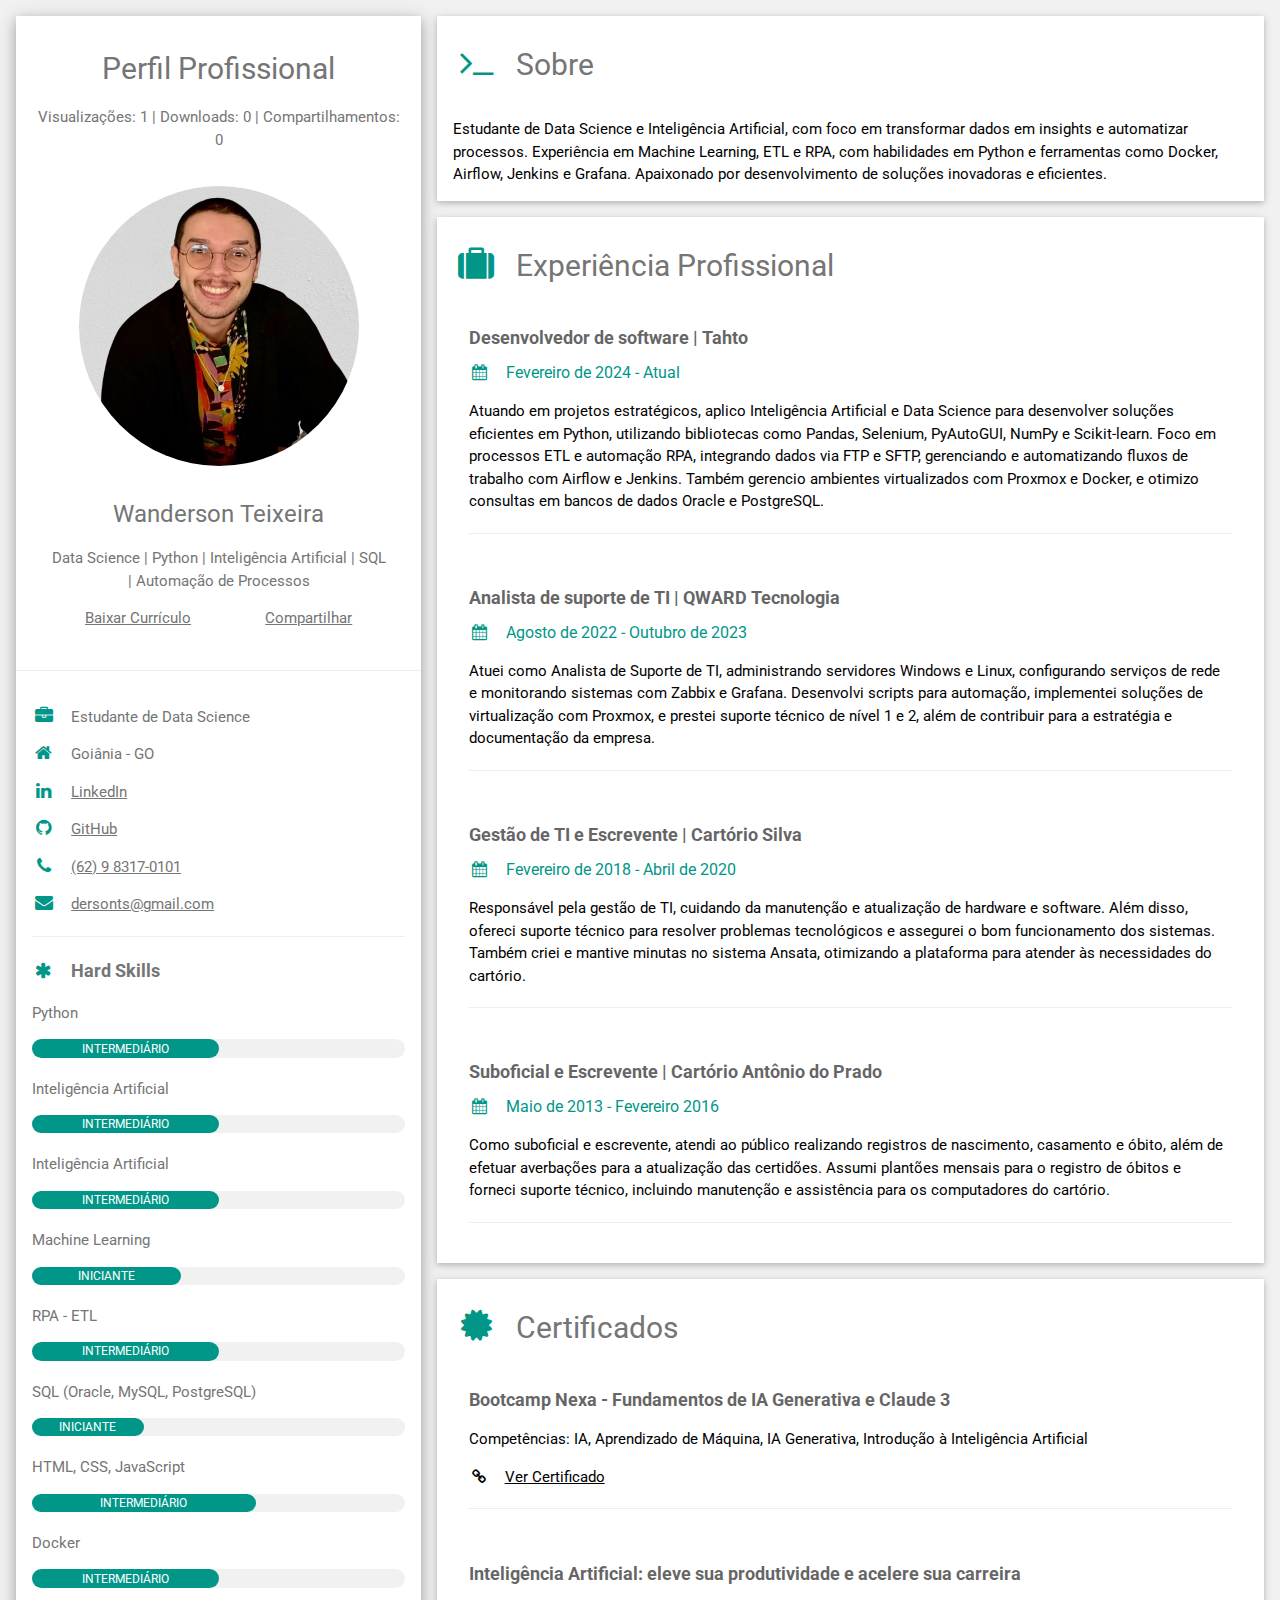
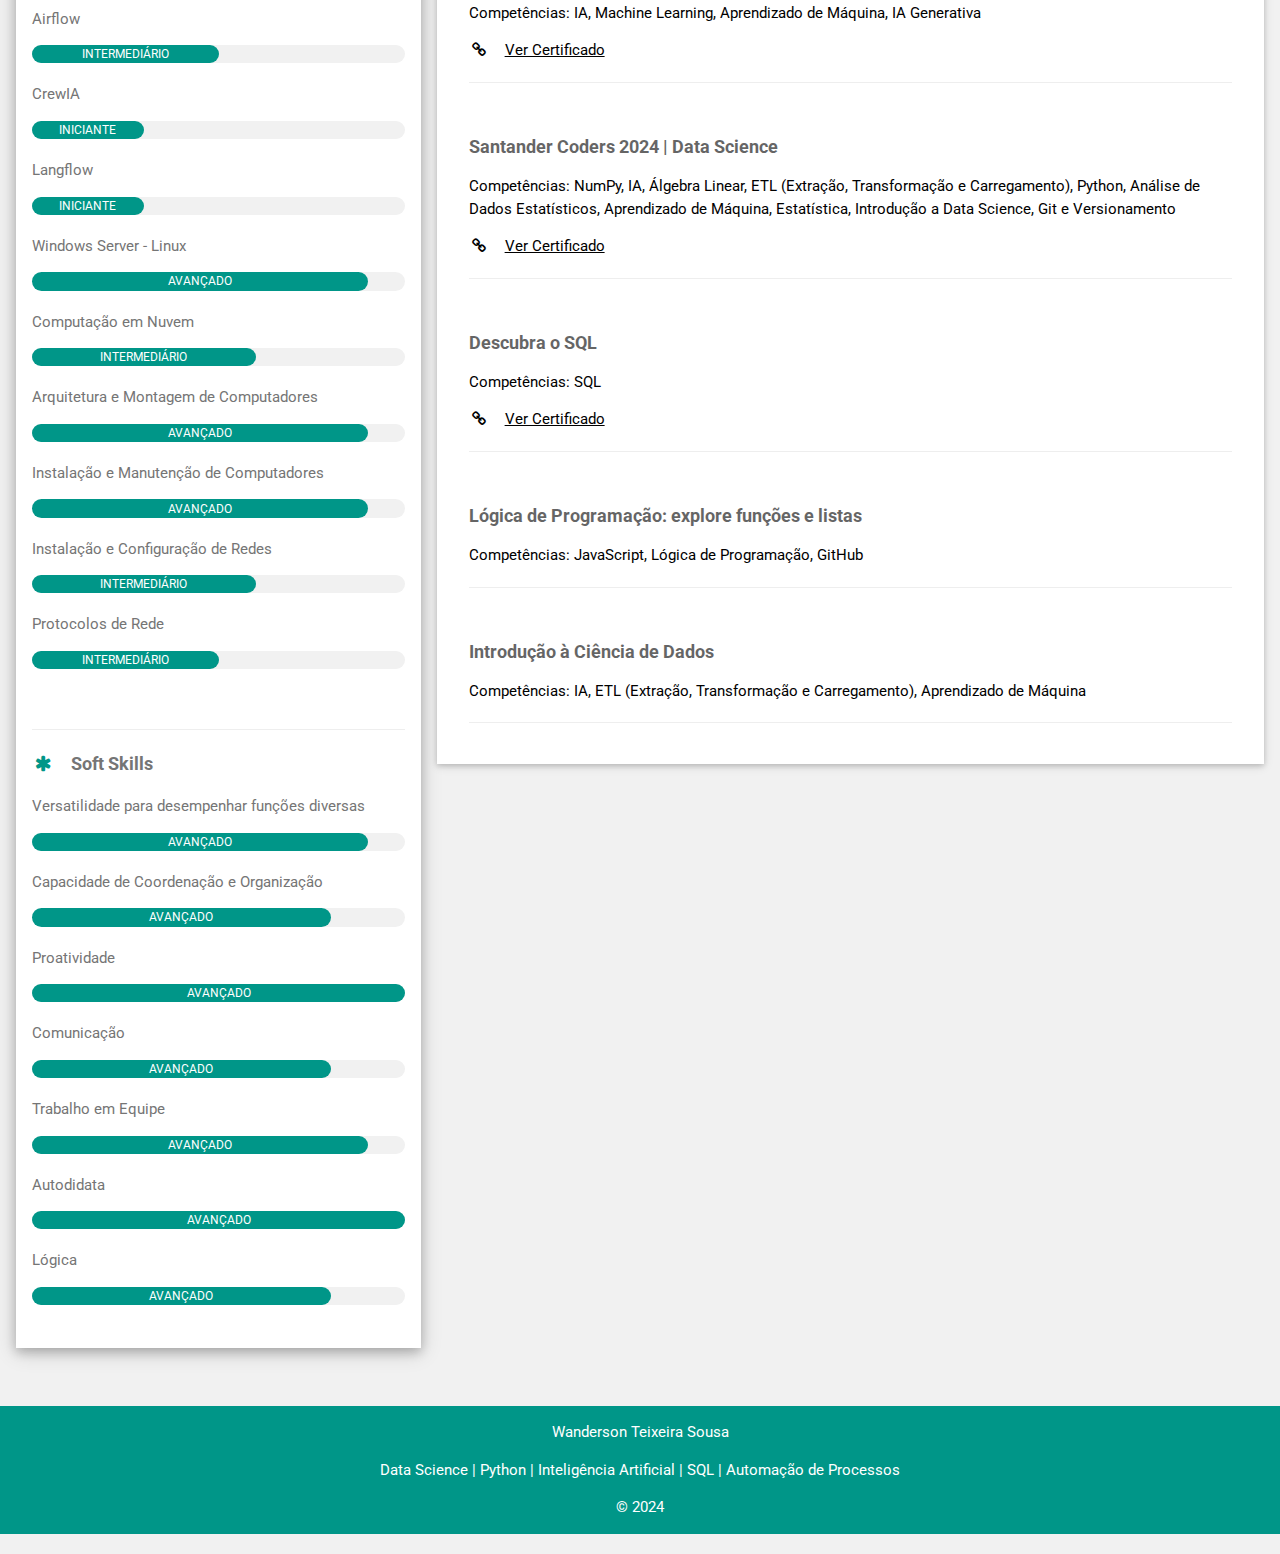
==== commit 5c6f3ae1: "Feat" ====
--- a/index.html
+++ b/index.html
@@ -5,32 +5,32 @@
   <title>Wanderson Teixeira | Data Science</title>
   <meta http-equiv="Content-Type" content="text/html; charset=UTF-8">
   <meta name="viewport" content="width=device-width, initial-scale=1">
+  <meta name="description" content="Currículo de Wanderson Teixeira - Estudante de Data Science com experiência em Python, Inteligência Artificial e automação de processos.">
   <link rel="shortcut icon" href="/curriculo-online.png" />
   <link rel="stylesheet" href="https://www.w3schools.com/w3css/4/w3.css">
   <link rel="stylesheet" href='https://fonts.googleapis.com/css?family=Roboto'>
   <link rel="stylesheet" href="https://cdnjs.cloudflare.com/ajax/libs/font-awesome/4.7.0/css/font-awesome.min.css">
-  <style>html, body, h1, h2, h3, h4, h5, h6 {font-family: "Roboto", sans-serif}
-    .profile-container {text-align: center; padding-top: 20px;}
-    .profile-img {width: 280px; height: 280px; margin: auto; border-radius: 180px;}
-    .profile-name {padding-top: 20px;}
-    .skills-container {padding-bottom: 20px;}
-    .w3-container {margin-bottom: 20px;}
-  </style>
+  <link rel="stylesheet" href="style.css">
 </head>
 
-<body class="w3-light-grey" cz-shortcut-listen="true">
+<body class="w3-light-grey">
   <div class="w3-content w3-margin-top" style="max-width:1400px;">
     <div class="w3-row-padding">
       <div class="w3-third">
         <div class="w3-white w3-text-grey w3-card-4">
           <div class="profile-container w3-container">
             <h2>Perfil Profissional</h2>
+            <p id="stats">Carregando estatísticas...</p>
             <div class="profile-img-container" style="padding-top: 20px;">
               <img src="assets/1702304759317-wanderson-teixeira.png" alt="Wanderson Teixeira" class="profile-img">
             </div>
             <div class="profile-name w3-container">
               <h3>Wanderson Teixeira</h3>
               <p>Data Science | Python | Inteligência Artificial | SQL | Automação de Processos</p>
+              <div class="redes-sociais">
+                <a href="assets/Wanderson T.SOUSA.pdf" id="downloadLink" download class="btn">Baixar Currículo</a>
+                <a id="shareLink" class="btn" href="#">Compartilhar</a>
+              </div>
             </div>
           </div>
           <hr>
@@ -41,7 +41,6 @@
             <p><a href="https://github.com/eidersin"><i class="fa fa-github fa-fw w3-margin-right w3-large w3-text-teal"></i>GitHub</a></p>
             <p><a href="https://wa.link/8qgp5s"><i class="fa fa-phone fa-fw w3-margin-right w3-large w3-text-teal"></i>(62) 9 8317-0101</a></p>
             <p><a href="mailto:dersonts@gmail.com"><i class="fa fa-envelope fa-fw w3-margin-right w3-large w3-text-teal"></i>dersonts@gmail.com</a></p>
-            
             <hr>
             <p class="w3-large"><b><i class="fa fa-asterisk fa-fw w3-margin-right w3-text-teal"></i>Hard Skills</b></p>
             <div class="skills-container">
@@ -53,6 +52,10 @@
               <div class="w3-light-grey w3-round-xlarge w3-small">
                 <div class="w3-container w3-center w3-round-xlarge w3-teal" style="width:50%">INTERMEDIÁRIO</div>
               </div>
+              <p>Inteligência Artificial</p>
+              <div class="w3-light-grey w3-round-xlarge w3-small">
+                <div class="w3-container w3-center w3-round-xlarge w3-teal" style="width:50%">INTERMEDIÁRIO</div>
+              </div>
               <p>Machine Learning</p>
               <div class="w3-light-grey w3-round-xlarge w3-small">
                 <div class="w3-container w3-center w3-round-xlarge w3-teal" style="width:40%">INICIANTE</div>
@@ -111,12 +114,12 @@
               </div>
             </div>
             <hr>
-              <p class="w3-large"><b><i class="fa fa-asterisk fa-fw w3-margin-right w3-text-teal"></i>Soft Skills</b></p>
-              <p>Versatilidade para desempenhar funções diversas</p>
-              <div class="w3-light-grey w3-round-xlarge w3-small">
-                <div class="w3-container w3-center w3-round-xlarge w3-teal" style="width:90%">AVANÇADO</div>
-              </div>
-              <p>Capacidade de Coordenação e Organização</p>
+            <p class="w3-large"><b><i class="fa fa-asterisk fa-fw w3-margin-right w3-text-teal"></i>Soft Skills</b></p>
+            <p>Versatilidade para desempenhar funções diversas</p>
+            <div class="w3-light-grey w3-round-xlarge w3-small">
+              <div class="w3-container w3-center w3-round-xlarge w3-teal" style="width:90%">AVANÇADO</div>
+            </div>
+            <p>Capacidade de Coordenação e Organização</p>
               <div class="w3-light-grey w3-round-xlarge w3-small">
                 <div class="w3-container w3-center w3-round-xlarge w3-teal" style="width:80%">AVANÇADO</div>
               </div>
@@ -222,6 +225,7 @@
     <p>Data Science | Python | Inteligência Artificial | SQL | Automação de Processos</p>
     <p>© 2024</p>
   </footer>
+  <script src="script.js"></script>
 </body>
 
 </html>
--- a/style.css
+++ b/style.css
@@ -0,0 +1,27 @@
+html, body, h1, h2, h3, h4, h5, h6 {
+  font-family: "Roboto", sans-serif;
+}
+.profile-container {
+  text-align: center;
+  padding-top: 20px;
+}
+.profile-img {
+  width: 280px;
+  height: 280px;
+  margin: auto;
+  border-radius: 180px;
+}
+.profile-name {
+  padding-top: 20px;
+}
+.skills-container {
+  padding-bottom: 20px;
+}
+.redes-sociais{
+  display: flex;
+  align-items: center;
+  justify-content: space-around;
+}
+.w3-container {
+  margin-bottom: 20px;
+}
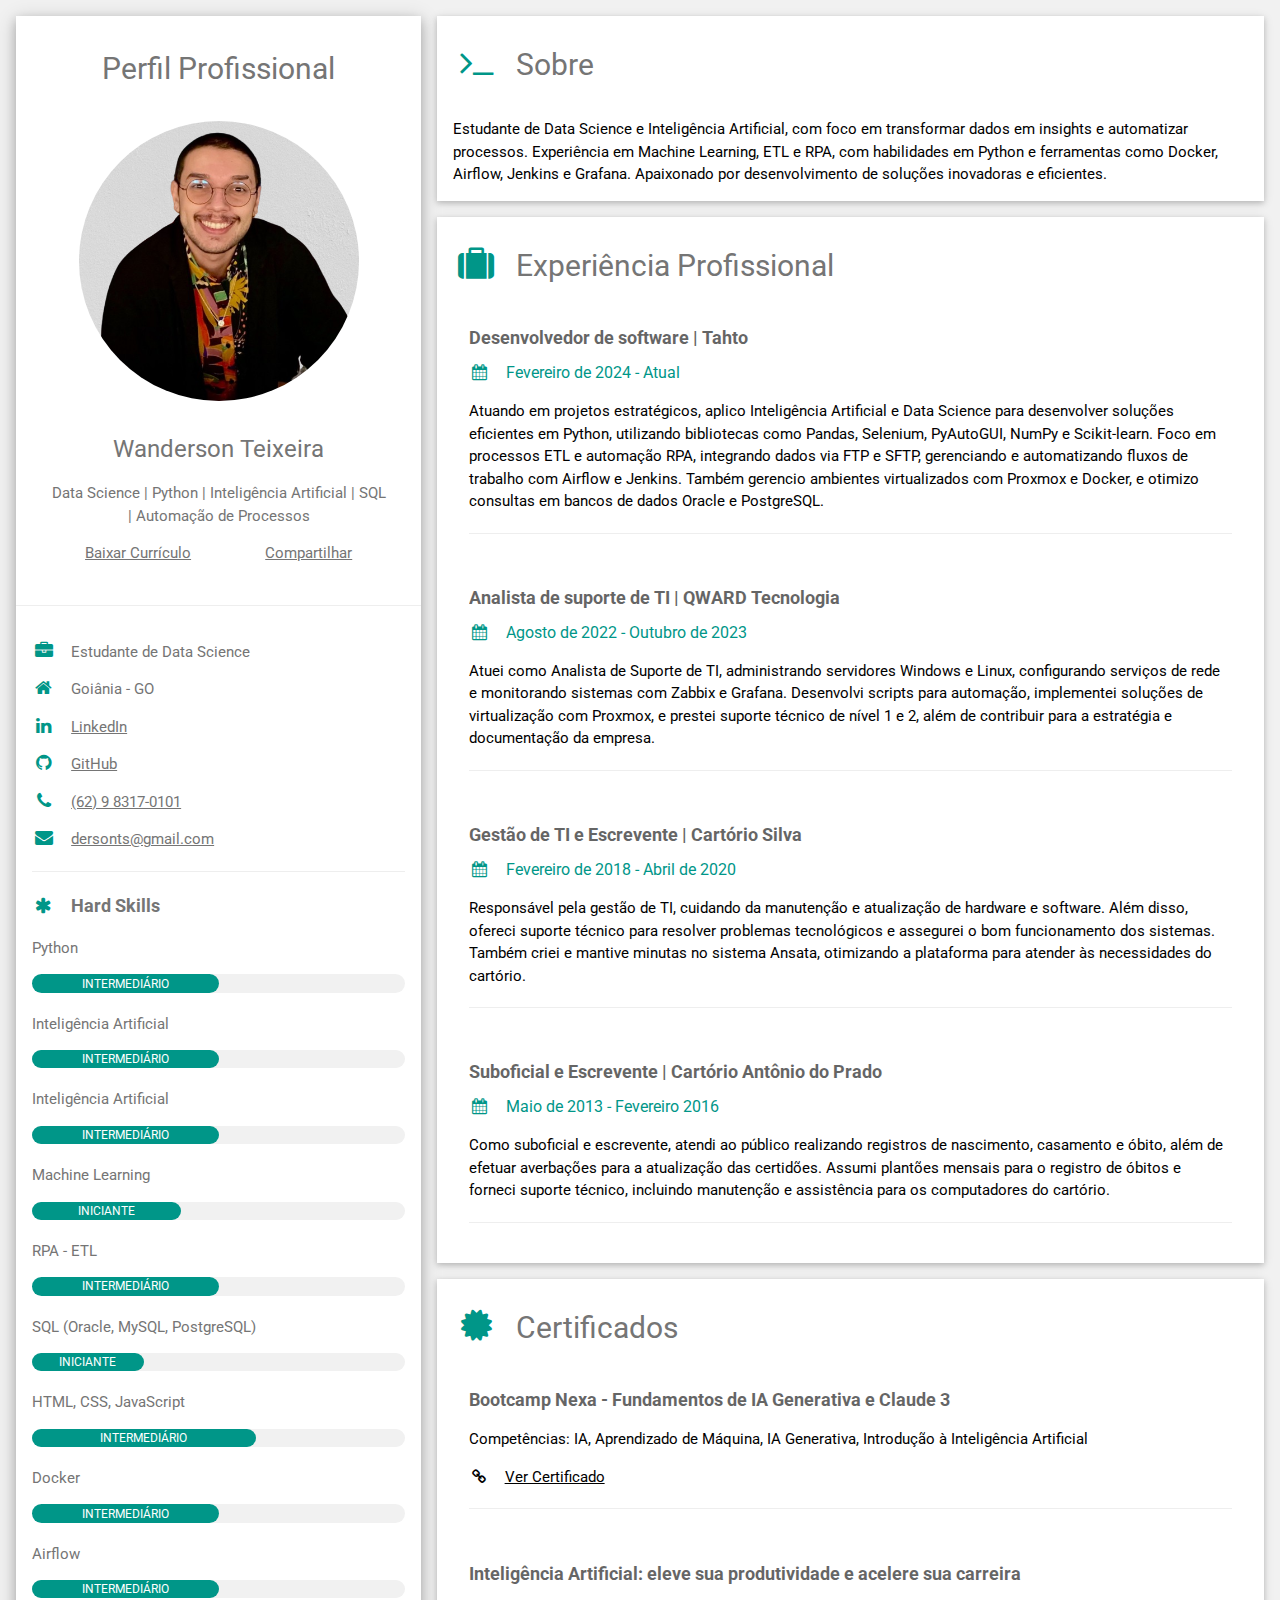
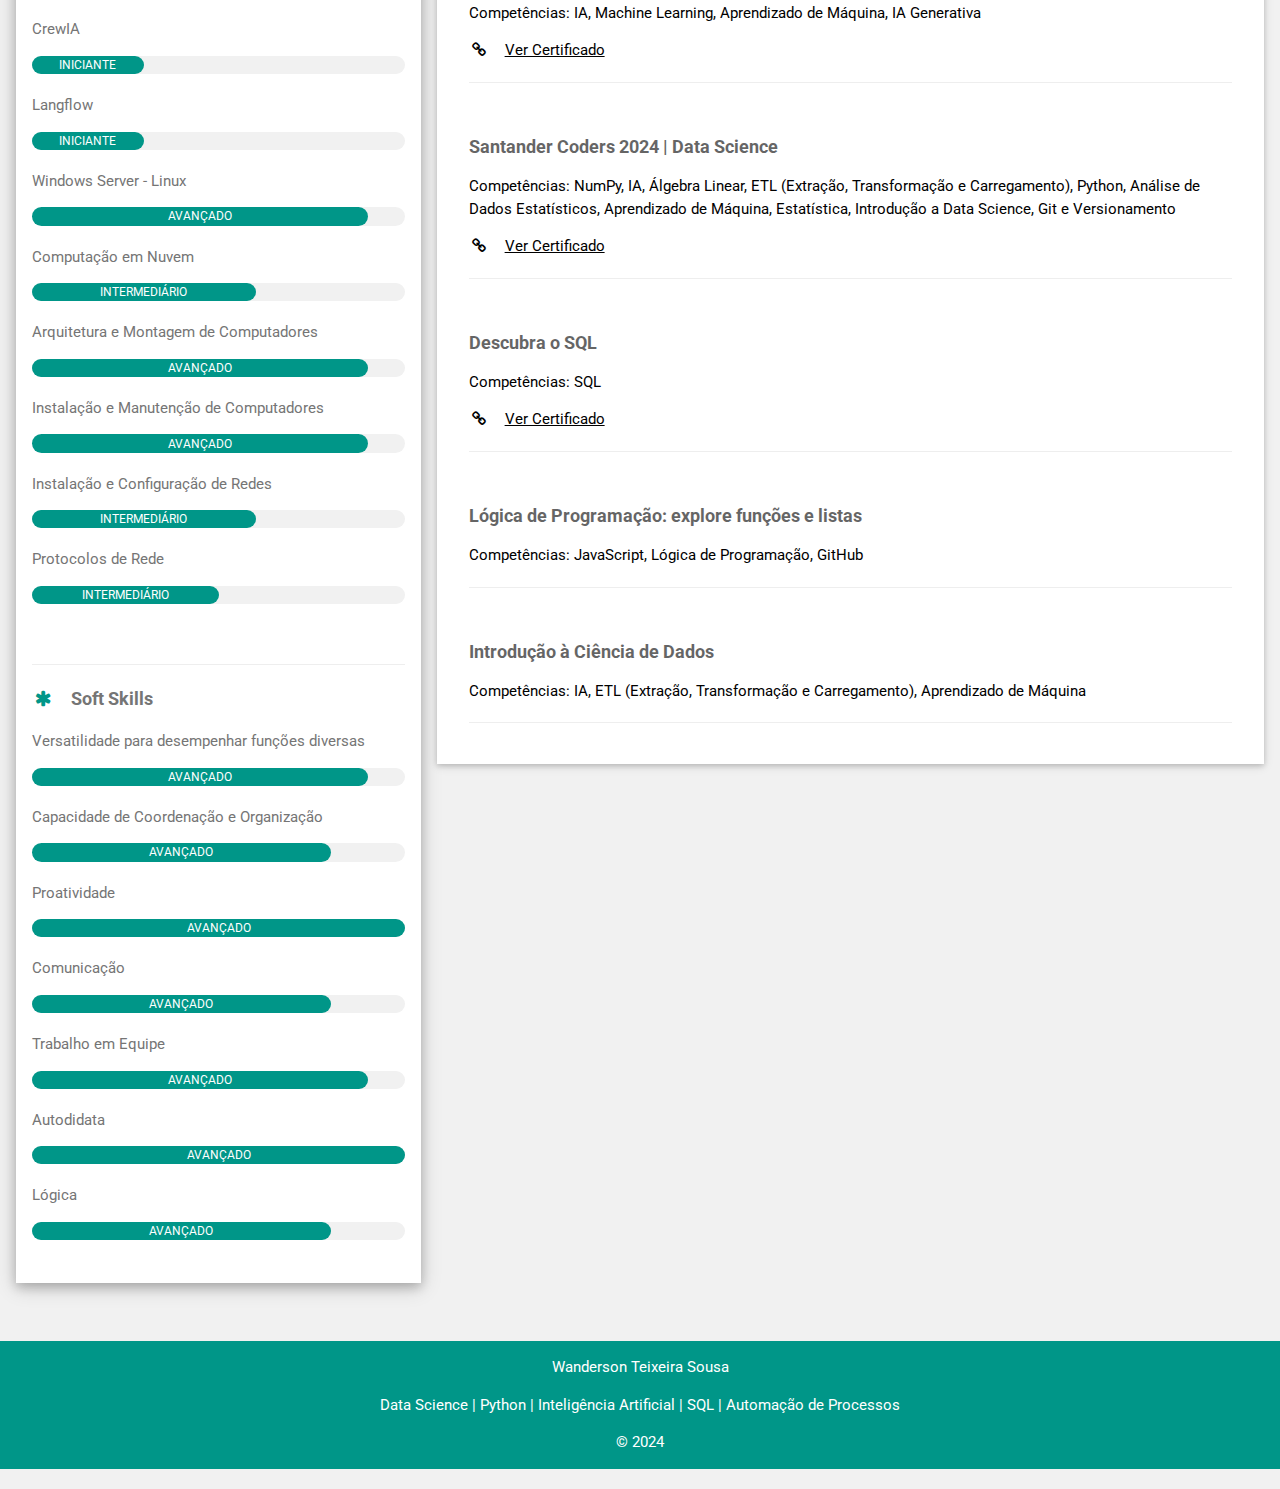
==== commit ecc4b60b: "feat" ====
--- a/index.html
+++ b/index.html
@@ -20,7 +20,6 @@
         <div class="w3-white w3-text-grey w3-card-4">
           <div class="profile-container w3-container">
             <h2>Perfil Profissional</h2>
-            <p id="stats">Carregando estatísticas...</p>
             <div class="profile-img-container" style="padding-top: 20px;">
               <img src="assets/1702304759317-wanderson-teixeira.png" alt="Wanderson Teixeira" class="profile-img">
             </div>
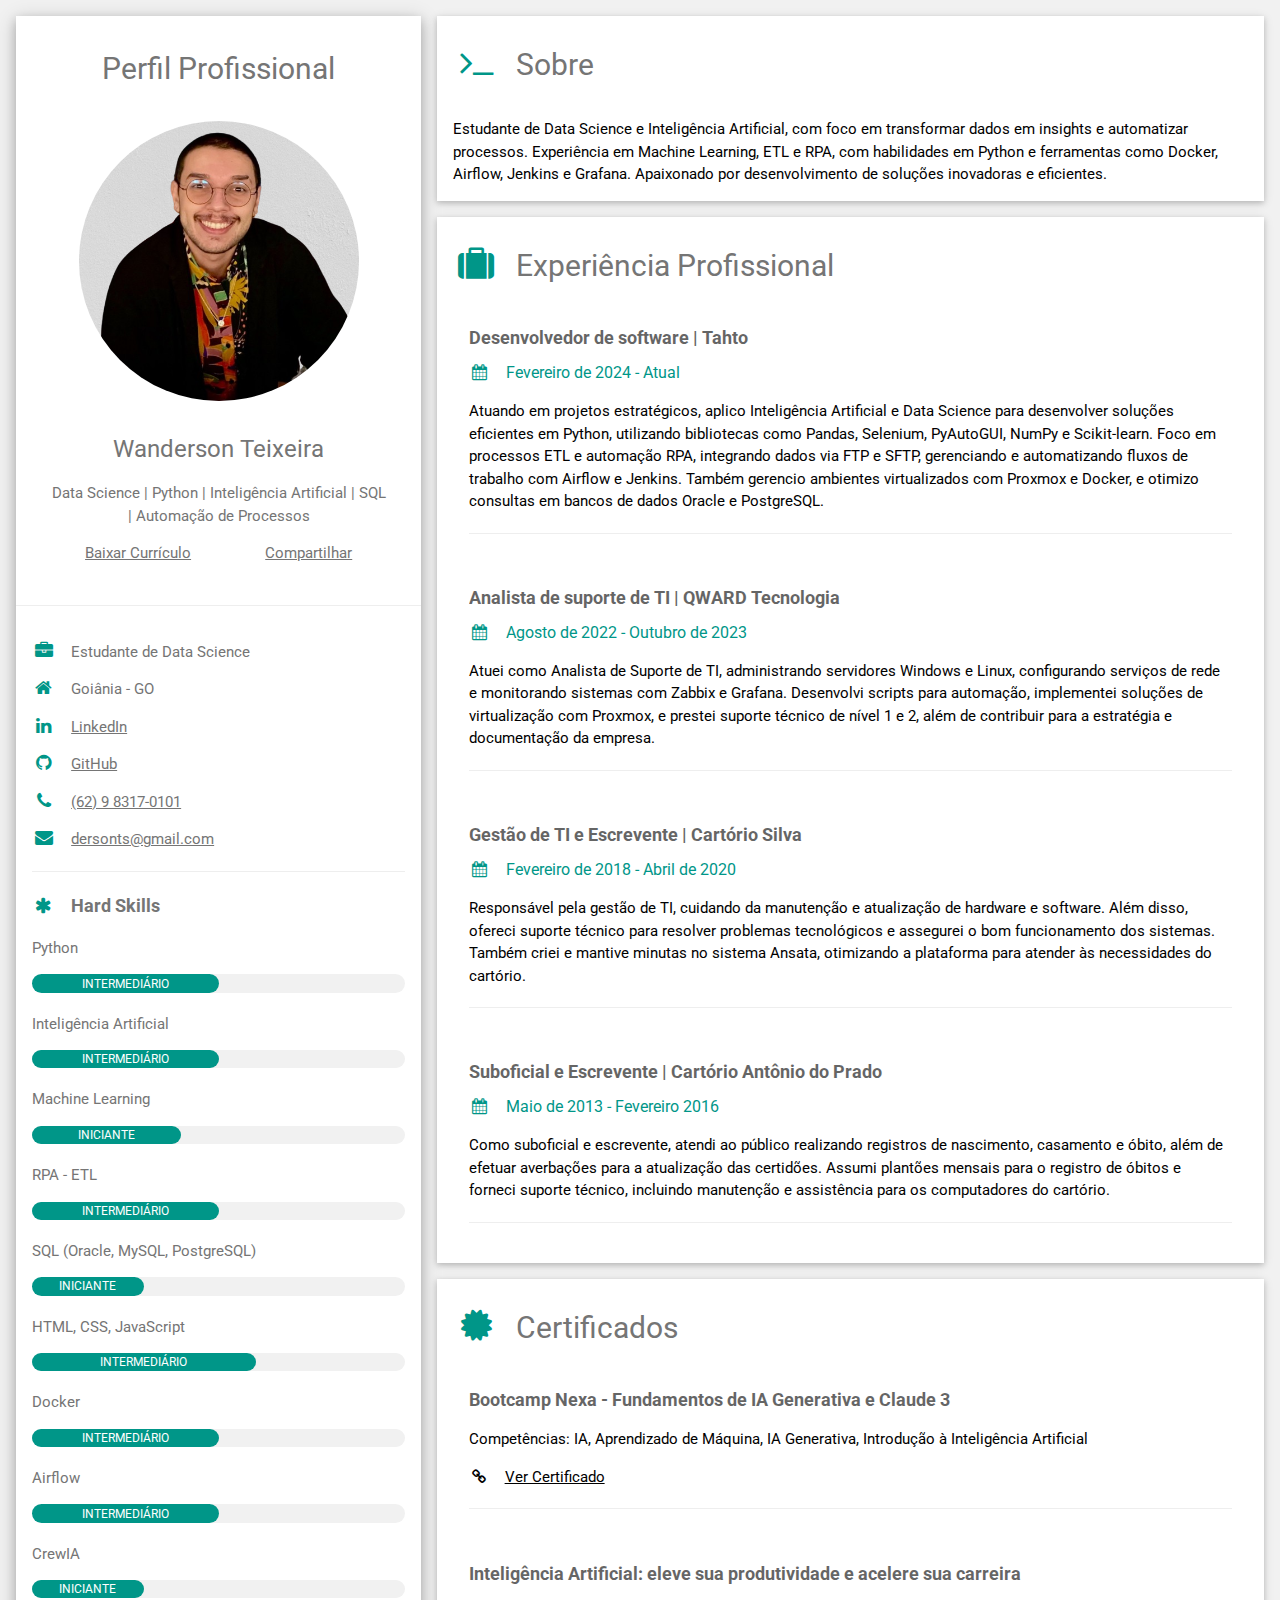
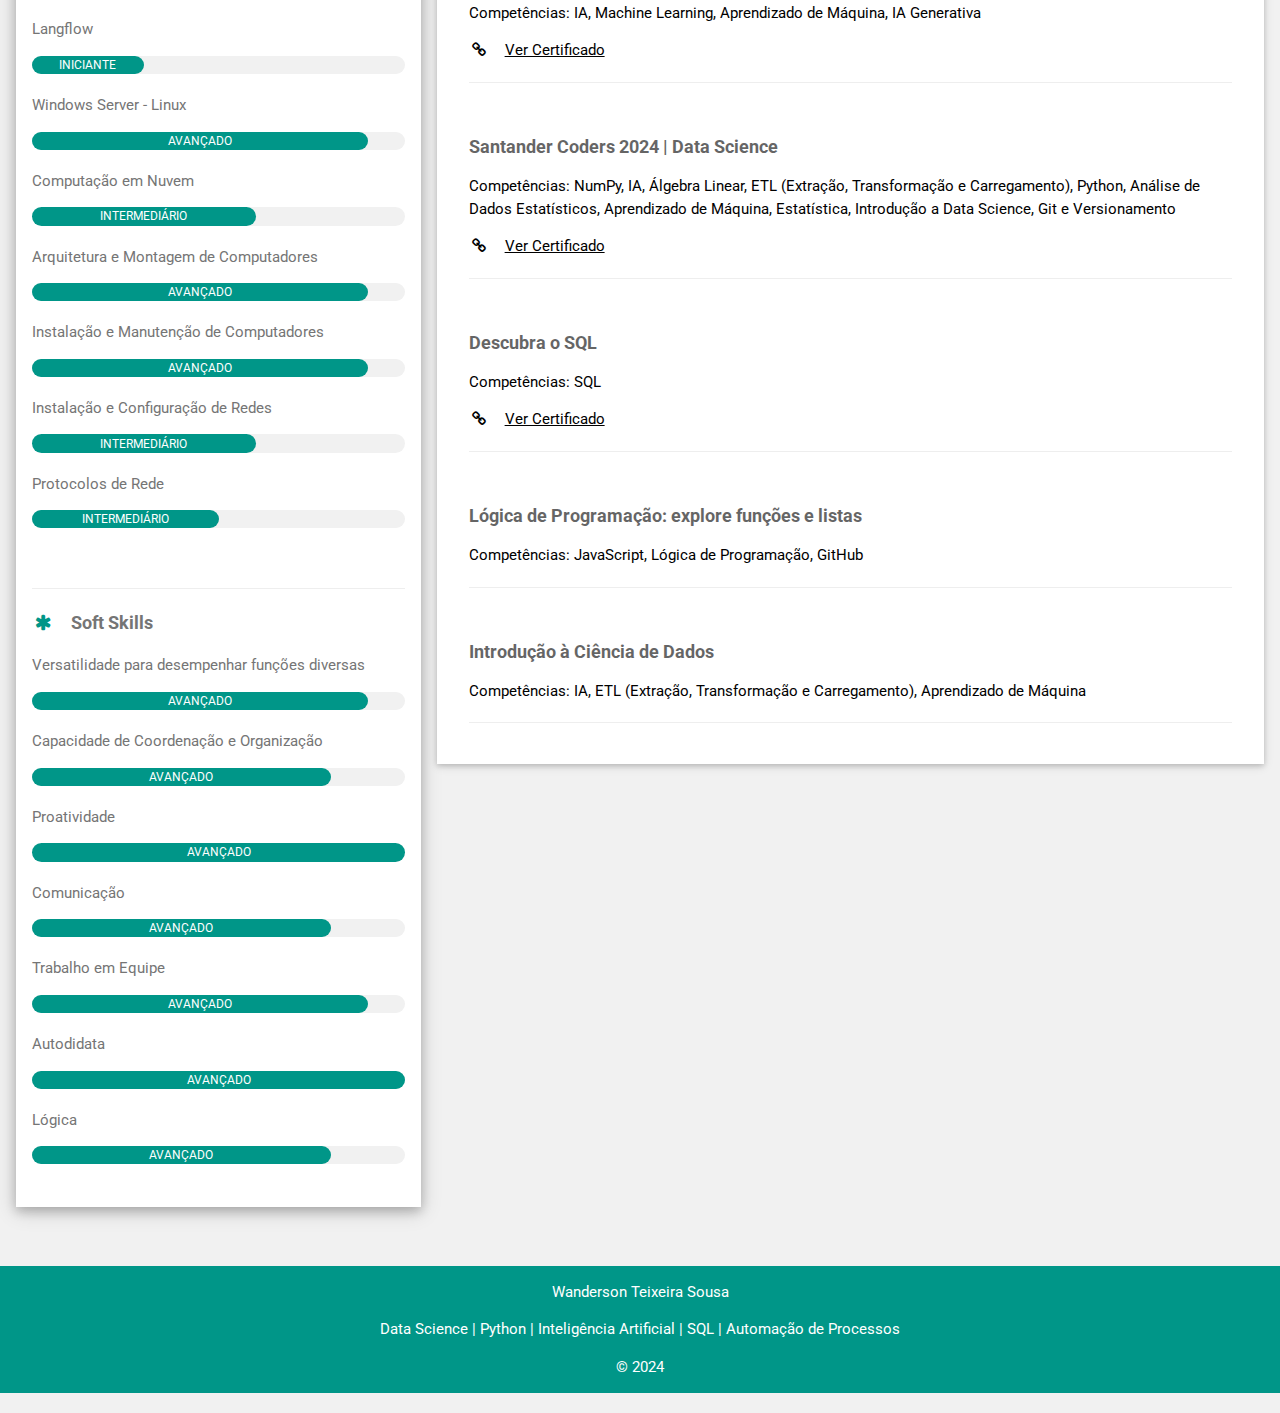
==== commit a0e6b40e: "feat" ====
--- a/index.html
+++ b/index.html
@@ -12,7 +12,6 @@
   <link rel="stylesheet" href="https://cdnjs.cloudflare.com/ajax/libs/font-awesome/4.7.0/css/font-awesome.min.css">
   <link rel="stylesheet" href="style.css">
 </head>
-
 <body class="w3-light-grey">
   <div class="w3-content w3-margin-top" style="max-width:1400px;">
     <div class="w3-row-padding">
@@ -29,7 +28,30 @@
               <div class="redes-sociais">
                 <a href="assets/Wanderson T.SOUSA.pdf" id="downloadLink" download class="btn">Baixar Currículo</a>
                 <a id="shareLink" class="btn" href="#">Compartilhar</a>
-              </div>
+            </div>
+            
+            <script>
+                // Atualiza a URL de compartilhamento
+                function updateShareLink() {
+                    const url = encodeURIComponent(window.location.href);
+                    const text = encodeURIComponent('Confira o currículo de Wanderson Teixeira Sousa!');
+                    
+                    // Configura o link para WhatsApp
+                    const whatsappLink = `https://wa.me/?text=${text}%20${url}`;
+                    
+                    // Atualiza o link de compartilhamento para WhatsApp
+                    document.getElementById('shareLink').href = whatsappLink;
+                    document.getElementById('shareLink').target = "_blank"; // Abre o WhatsApp em uma nova aba
+                }
+            
+                // Chama a função para atualizar o link de compartilhamento
+                document.addEventListener('DOMContentLoaded', function() {
+                    updateShareLink();
+                    updateStats(); // Chama a função para inicializar as estatísticas
+                });
+            </script>
+            
+            
             </div>
           </div>
           <hr>
@@ -44,10 +66,6 @@
             <p class="w3-large"><b><i class="fa fa-asterisk fa-fw w3-margin-right w3-text-teal"></i>Hard Skills</b></p>
             <div class="skills-container">
               <p>Python</p>
-              <div class="w3-light-grey w3-round-xlarge w3-small">
-                <div class="w3-container w3-center w3-round-xlarge w3-teal" style="width:50%">INTERMEDIÁRIO</div>
-              </div>
-              <p>Inteligência Artificial</p>
               <div class="w3-light-grey w3-round-xlarge w3-small">
                 <div class="w3-container w3-center w3-round-xlarge w3-teal" style="width:50%">INTERMEDIÁRIO</div>
               </div>
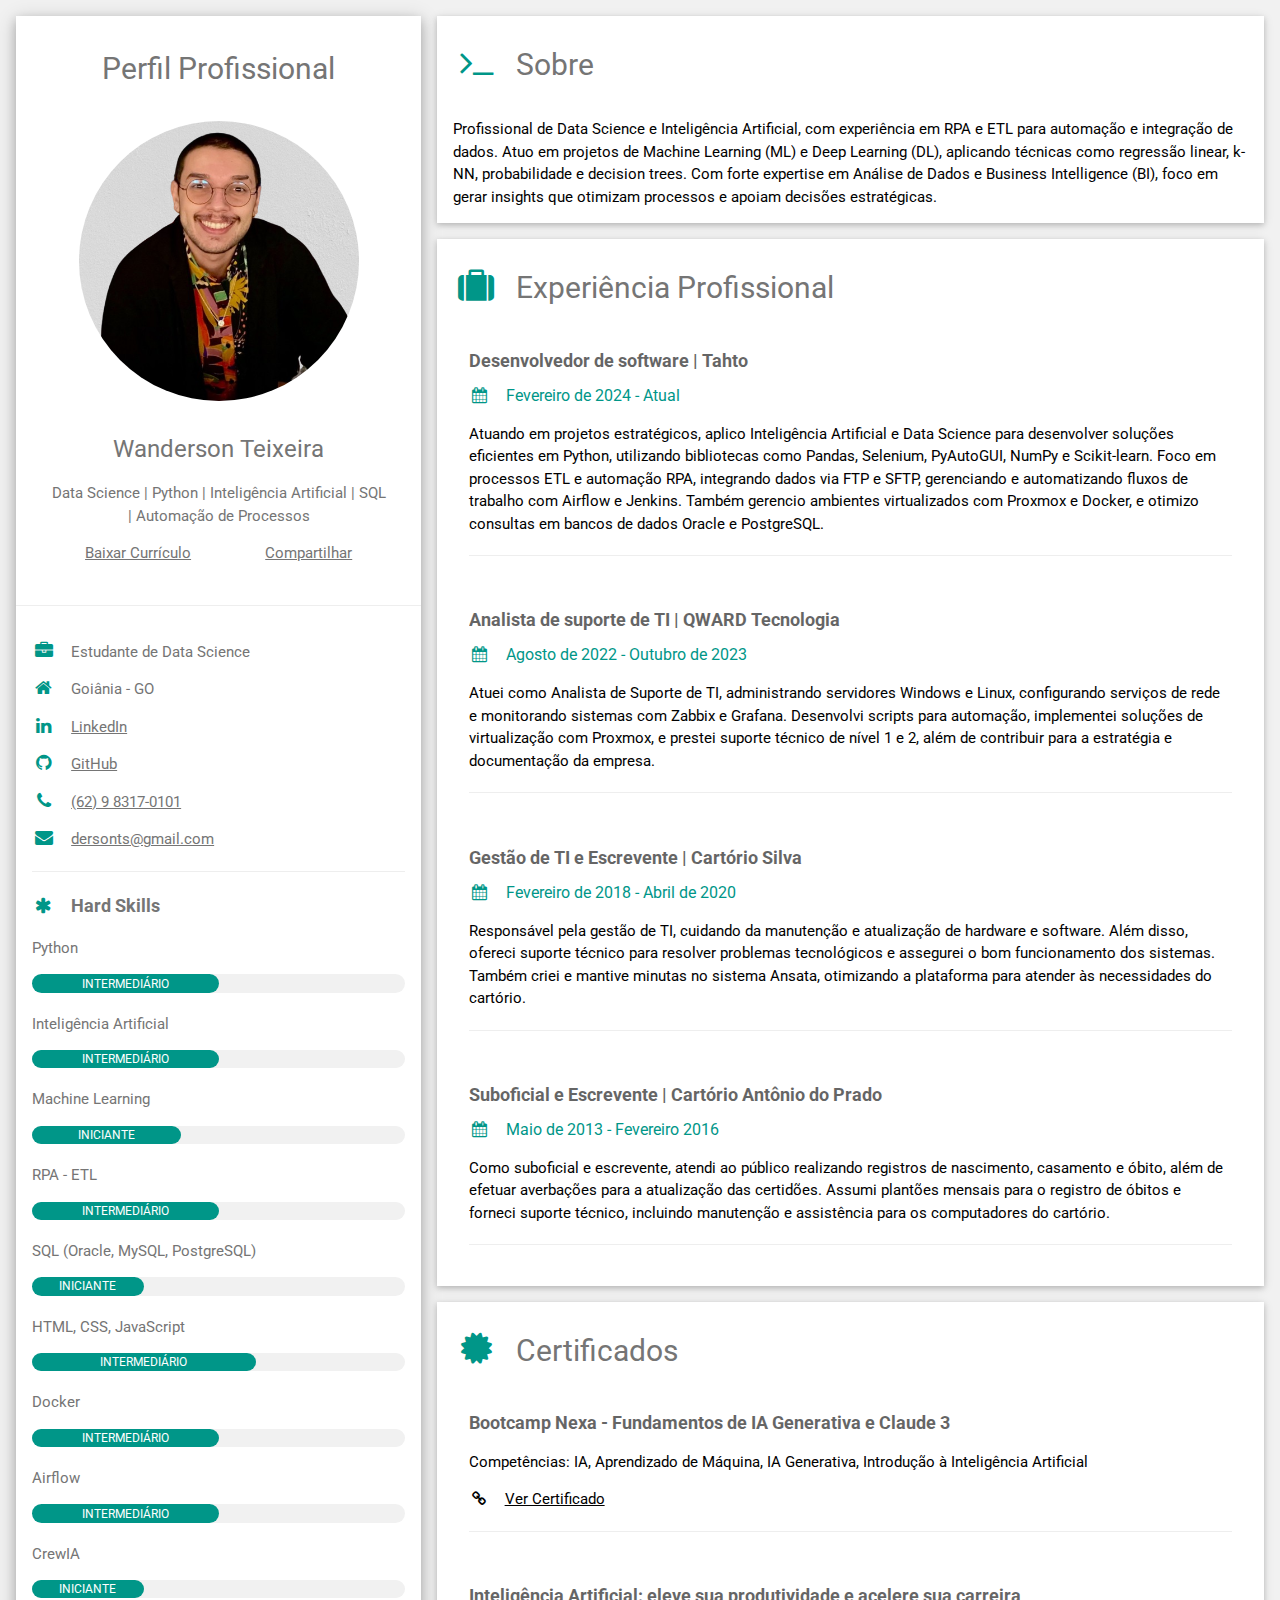
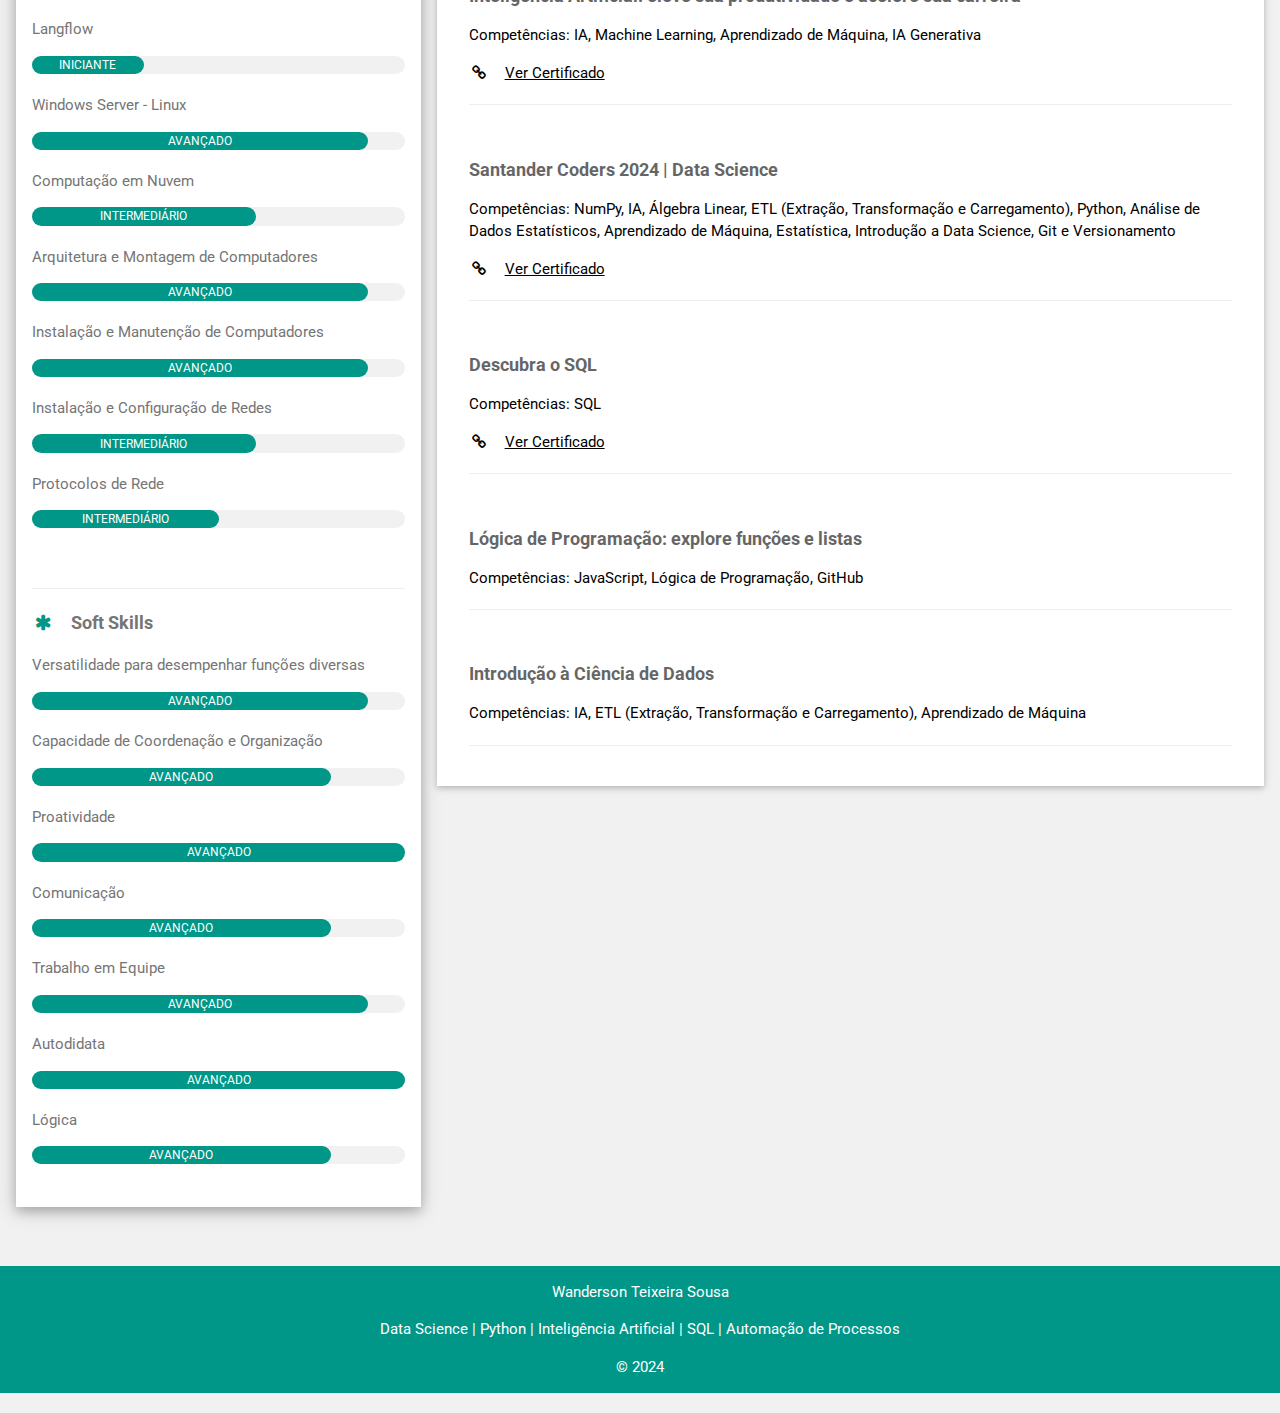
==== commit 9a02570d: "Update index.html" ====
--- a/index.html
+++ b/index.html
@@ -168,7 +168,7 @@
         <div class="w3-container w3-card w3-white w3-margin-bottom">
           <h2 class="w3-text-grey w3-padding-16"><i class="fa fa-terminal fa-fw w3-margin-right w3-xxlarge w3-text-teal"></i>Sobre</h2>
           <p>  
-            Estudante de Data Science e Inteligência Artificial, com foco em transformar dados em insights e automatizar processos. Experiência em Machine Learning, ETL e RPA, com habilidades em Python e ferramentas como Docker, Airflow, Jenkins e Grafana. Apaixonado por desenvolvimento de soluções inovadoras e eficientes.</p>
+            Profissional de Data Science e Inteligência Artificial, com experiência em RPA e ETL para automação e integração de dados. Atuo em projetos de Machine Learning (ML) e Deep Learning (DL), aplicando técnicas como regressão linear, k-NN, probabilidade e decision trees. Com forte expertise em Análise de Dados e Business Intelligence (BI), foco em gerar insights que otimizam processos e apoiam decisões estratégicas.</p>
         </div>
         <div class="w3-container w3-card w3-white w3-margin-bottom">
           <h2 class="w3-text-grey w3-padding-16"><i class="fa fa-suitcase fa-fw w3-margin-right w3-xxlarge w3-text-teal"></i>Experiência Profissional</h2>
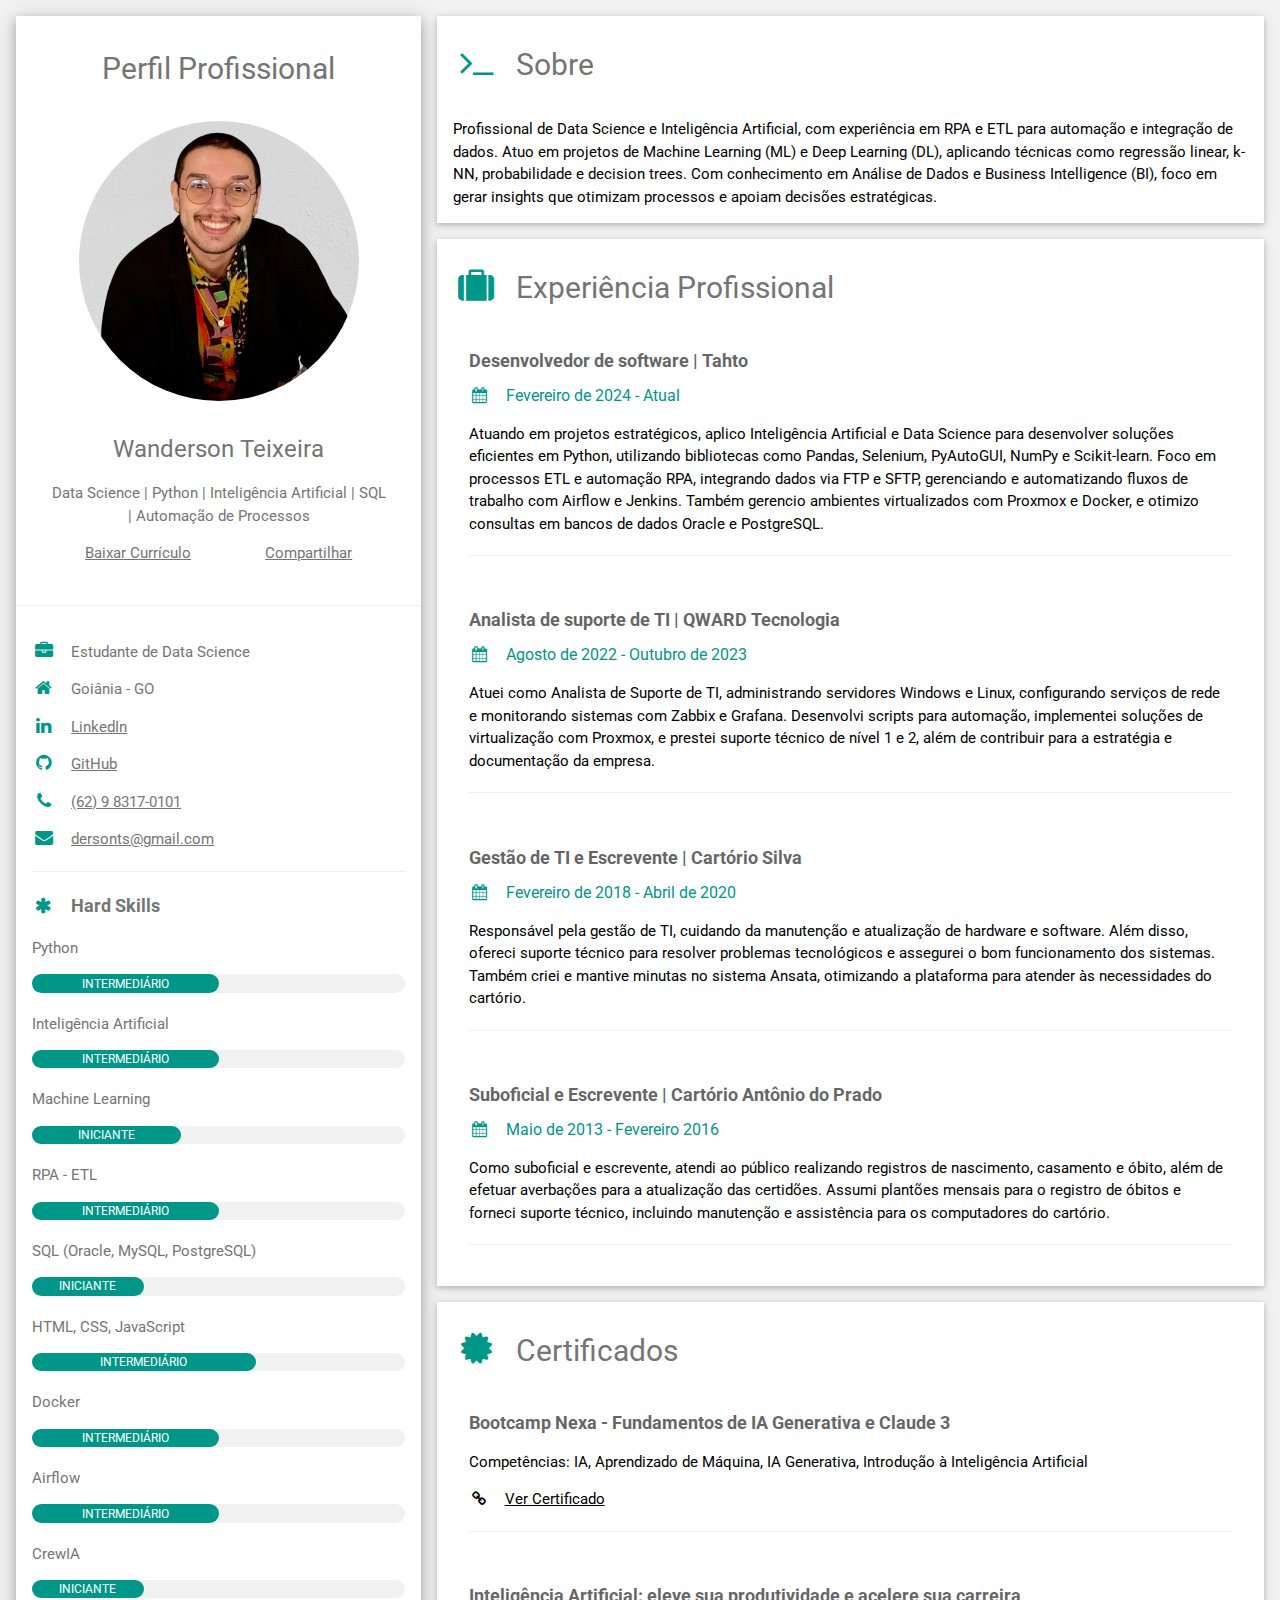
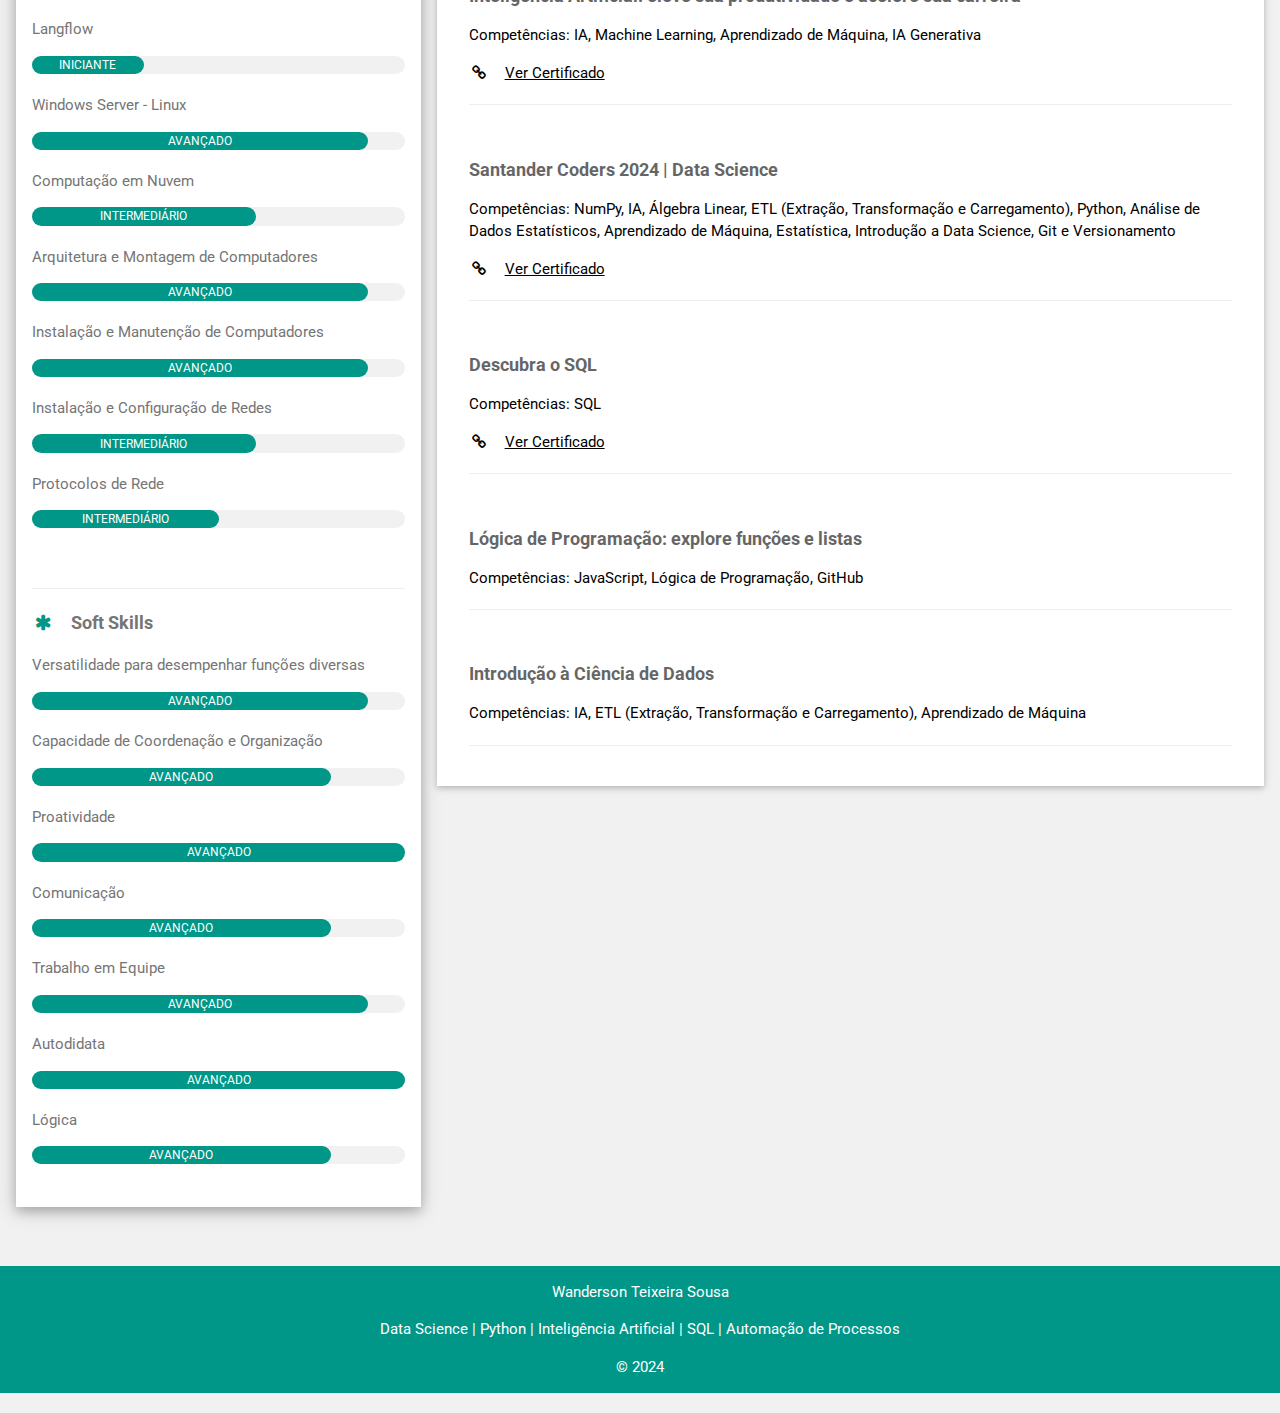
==== commit e7cc18e0: "Update index.html" ====
--- a/index.html
+++ b/index.html
@@ -168,7 +168,7 @@
         <div class="w3-container w3-card w3-white w3-margin-bottom">
           <h2 class="w3-text-grey w3-padding-16"><i class="fa fa-terminal fa-fw w3-margin-right w3-xxlarge w3-text-teal"></i>Sobre</h2>
           <p>  
-            Profissional de Data Science e Inteligência Artificial, com experiência em RPA e ETL para automação e integração de dados. Atuo em projetos de Machine Learning (ML) e Deep Learning (DL), aplicando técnicas como regressão linear, k-NN, probabilidade e decision trees. Com forte expertise em Análise de Dados e Business Intelligence (BI), foco em gerar insights que otimizam processos e apoiam decisões estratégicas.</p>
+            Profissional de Data Science e Inteligência Artificial, com experiência em RPA e ETL para automação e integração de dados. Atuo em projetos de Machine Learning (ML) e Deep Learning (DL), aplicando técnicas como regressão linear, k-NN, probabilidade e decision trees. Com conhecimento em Análise de Dados e Business Intelligence (BI), foco em gerar insights que otimizam processos e apoiam decisões estratégicas.</p>
         </div>
         <div class="w3-container w3-card w3-white w3-margin-bottom">
           <h2 class="w3-text-grey w3-padding-16"><i class="fa fa-suitcase fa-fw w3-margin-right w3-xxlarge w3-text-teal"></i>Experiência Profissional</h2>
